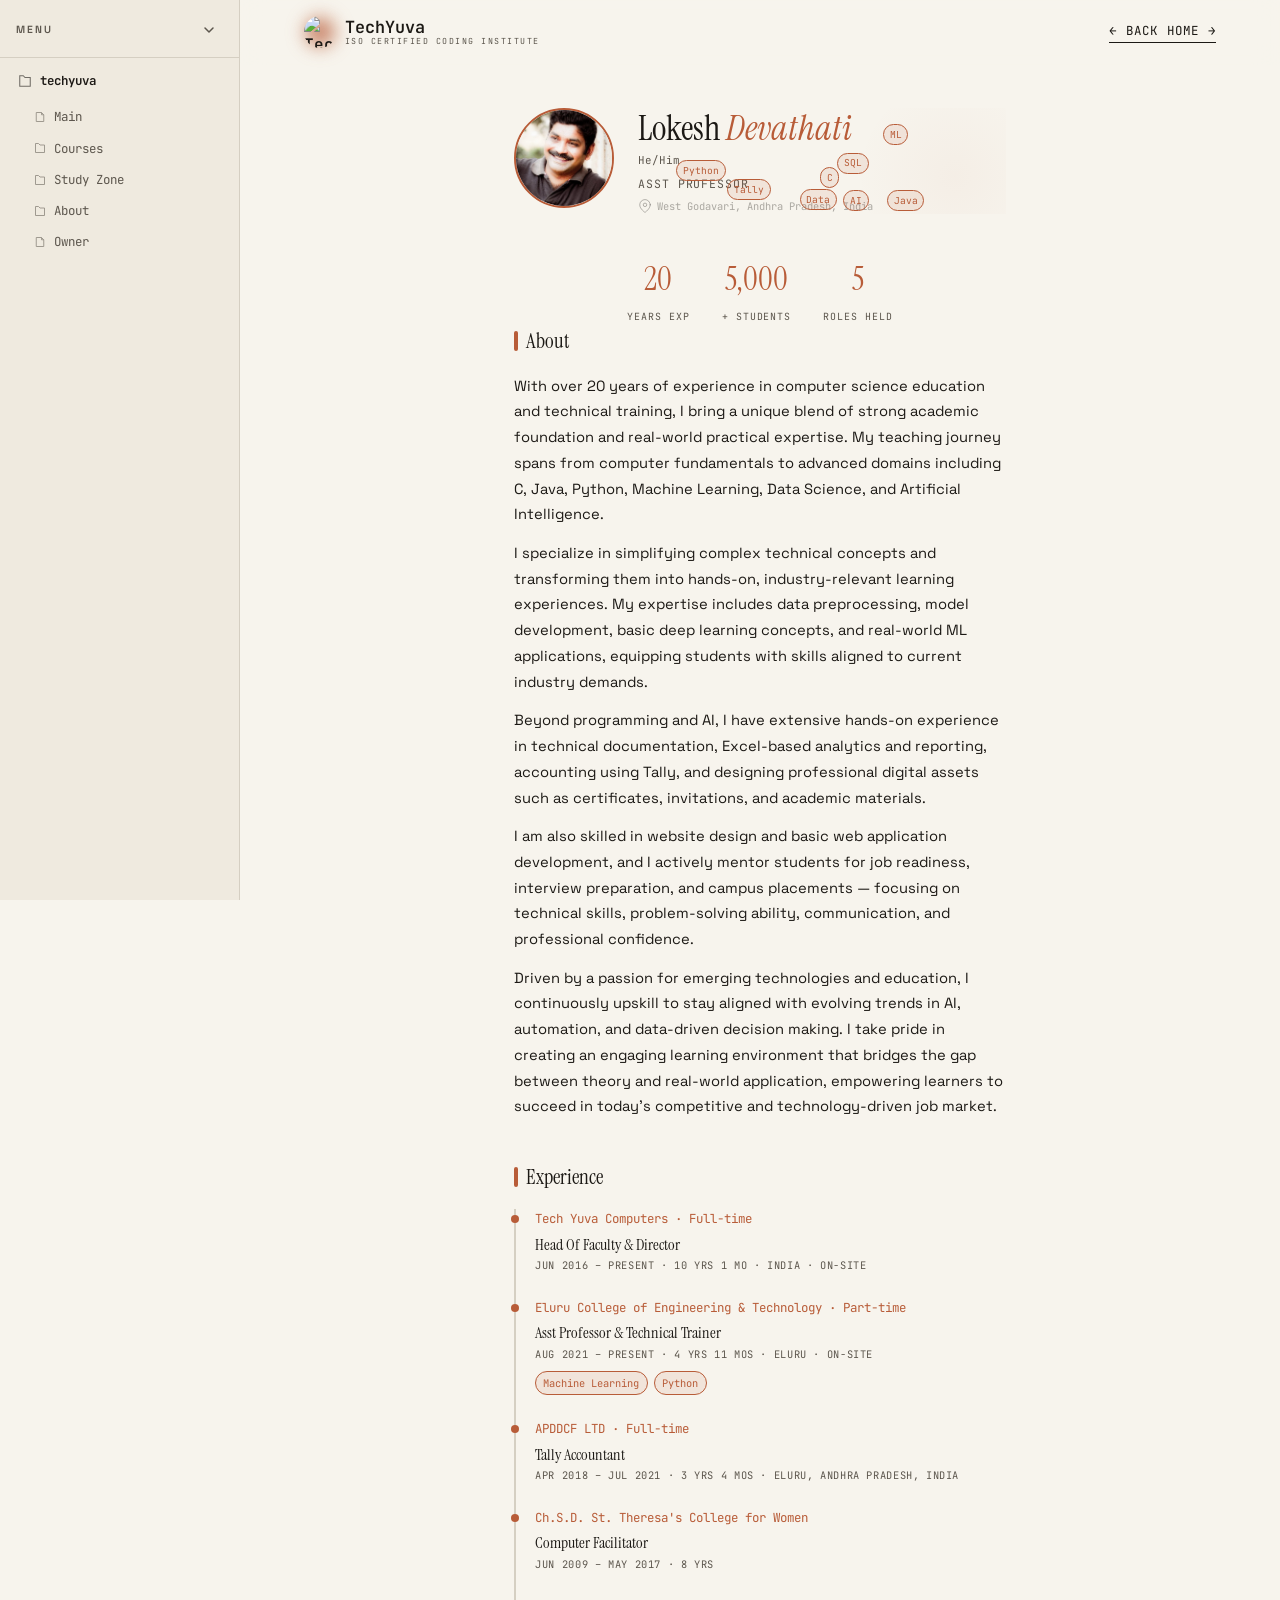
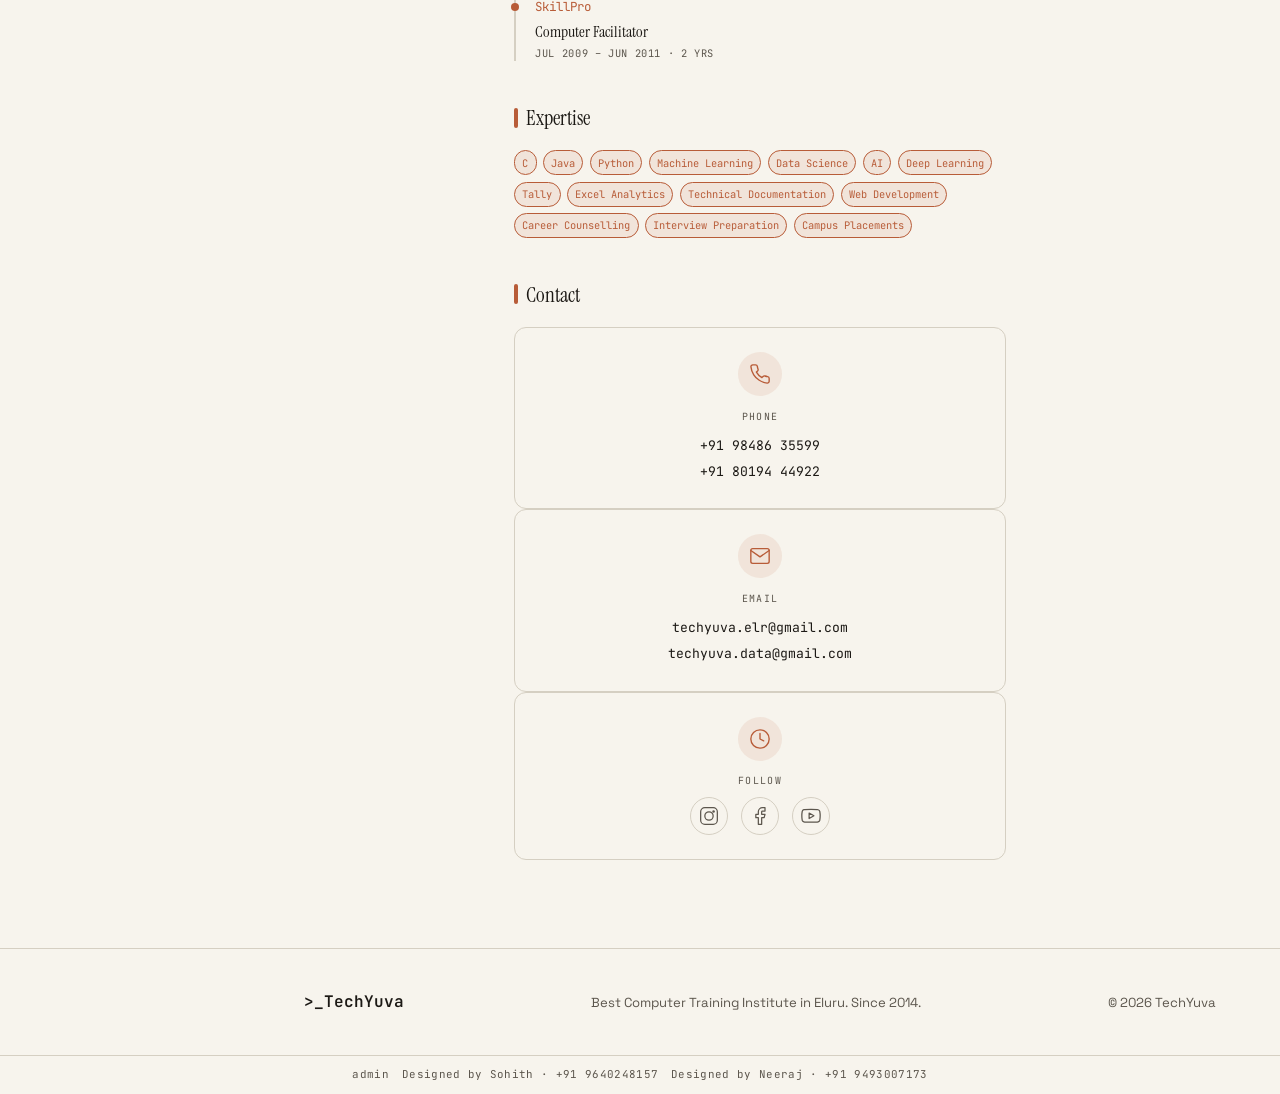
==== about.html @ 71b0788b "add photo, contact section, bottom nav About, script.js fix" ====
<!DOCTYPE html>
<html lang="en">
<head>
  <meta charset="UTF-8" />
  <meta name="viewport" content="width=device-width, initial-scale=1.0" />
  <meta name="theme-color" content="#b85c38" />
  <link rel="manifest" href="manifest.json" />
  <title>About — Lokesh Devathati | TechYuva</title>
  <link rel="preconnect" href="https://fonts.googleapis.com" />
  <link rel="preconnect" href="https://fonts.gstatic.com" crossorigin />
  <link href="https://fonts.googleapis.com/css2?family=Instrument+Serif:ital@0;1&family=Space+Grotesk:wght@300..700&family=JetBrains+Mono:wght@300;400;500;600&display=swap" rel="stylesheet" />
  <link rel="stylesheet" href="style.css" />
  <style>
    .about-page { padding: clamp(5rem, 12vh, 8rem) var(--pad) 3rem; padding-left: calc(var(--nav-edge) + var(--pad)); max-width: 860px; margin: 0 auto; }
    .about-hero { display: flex; gap: 1.5rem; align-items: flex-start; margin-bottom: 2.5rem; flex-wrap: wrap; }
    .about-avatar { width: 100px; height: 100px; border-radius: 50%; overflow: hidden; flex-shrink: 0; border: 2px solid var(--accent); position: relative; }
    .about-avatar img { width: 100%; height: 100%; object-fit: cover; }
    .about-avatar--placeholder { background: var(--accent-soft); display: grid; place-items: center; font-family: var(--font-display); font-size: 2.4rem; color: var(--accent); }
    .about-avatar::after { content:''; position:absolute; inset:-8px; border-radius:50%; border:1px solid var(--accent); opacity:.2; animation:avatarRing 3s ease-in-out infinite; }
    @keyframes avatarRing { 0%,100%{opacity:.15;transform:scale(1)} 50%{opacity:.4;transform:scale(1.08)} }

    .about-stats { display:flex; gap:2rem; flex-wrap:wrap; margin-top:1.5rem; justify-content:center; }
    .about-stat { text-align:center; }
    .about-stat__num { font-family:var(--font-display); font-size:2rem; color:var(--accent); font-weight:400; }
    .about-stat__label { font-family:var(--font-mono); font-size:.62rem; color:var(--ink-soft); text-transform:uppercase; letter-spacing:.1em; margin-top:.2rem; }

    @keyframes floatBadge { 0%,100%{transform:translateY(0) rotate(0)} 50%{transform:translateY(-8px) rotate(2deg)} }
    .about-float-badge { position:absolute; font-family:var(--font-mono); font-size:.6rem; padding:.2em .6em; border-radius:100px; background:var(--accent-soft); color:var(--accent); border:1px solid var(--accent); pointer-events:none; animation:floatBadge var(--dur,4s) ease-in-out infinite; animation-delay:var(--delay,0s); }
    .about-hero { position:relative; overflow:hidden; }
    .about-hero::before { content:''; position:absolute; top:-30%; right:-10%; width:200px; height:200px; background:radial-gradient(circle,var(--accent) 0%,transparent 70%); opacity:.04; border-radius:50%; pointer-events:none; }

    @media (max-width: 420px) {
      .about-hero::before { display:none; }
    }
    .about-hero__info h1 { font-family: var(--font-display); font-size: clamp(1.6rem, 4vw, 2.2rem); font-weight: 400; line-height: 1.15; color: var(--ink); }
    .about-hero__info h1 em { font-style: italic; color: var(--accent); }
    .about-hero__pronouns { font-family: var(--font-mono); font-size: .68rem; color: var(--ink-soft); margin-top: .2rem; }
    .about-hero__title { font-family: var(--font-mono); font-size: .72rem; color: var(--ink-soft); text-transform: uppercase; letter-spacing: .08em; margin-top: .4rem; line-height: 1.5; }
    .about-hero__location { font-family: var(--font-mono); font-size: .65rem; color: var(--ink-faint); margin-top: .3rem; display: flex; align-items: center; gap: .3rem; }
    .about-hero__location svg { width: 14px; height: 14px; }

    .about-section { margin-bottom: 2.5rem; }
    .about-section h2 { font-family: var(--font-display); font-size: 1.3rem; font-weight: 400; margin-bottom: 1rem; color: var(--ink); display: flex; align-items: center; gap: .5rem; }
    .about-section h2::before { content: ''; width: 4px; height: 20px; background: var(--accent); border-radius: 2px; }
    .about-section p { font-size: .92rem; line-height: 1.75; color: var(--ink); margin-bottom: .8rem; }

    .about-exp { border-left: 2px solid var(--line); padding-left: 1.2rem; }
    .about-exp__item { margin-bottom: 1.5rem; position: relative; }
    .about-exp__item::before { content: ''; position: absolute; left: calc(-1.2rem - 5px); top: 6px; width: 8px; height: 8px; border-radius: 50%; background: var(--accent); }
    .about-exp__role { font-family: var(--font-display); font-size: 1rem; font-weight: 400; color: var(--ink); }
    .about-exp__company { font-family: var(--font-mono); font-size: .78rem; color: var(--accent); margin-bottom: .15rem; }
    .about-exp__meta { font-family: var(--font-mono); font-size: .65rem; color: var(--ink-soft); text-transform: uppercase; letter-spacing: .06em; display: flex; gap: .5rem; flex-wrap: wrap; }

    .about-skills { display: flex; flex-wrap: wrap; gap: .4rem; }
    .about-skill { font-family: var(--font-mono); font-size: .65rem; padding: .3em .7em; border-radius: 100px; background: var(--accent-soft); color: var(--accent); border: 1px solid var(--accent); }

    @media (max-width: 900px) {
      .about-page { padding: 4.5rem 1rem 2rem; max-width: 100%; }
      .about-avatar { width: 80px; height: 80px; }
      .about-section p { font-size: .85rem; line-height: 1.65; }
      .about-stats { gap: 1.2rem; }
      .about-stat__num { font-size: 1.6rem; }
    }
    @media (max-width: 420px) {
      .about-hero { flex-direction: column; align-items: center; text-align: center; }
      .about-hero__info { text-align: center; }
      .about-hero__location { justify-content: center; }
      .about-avatar { width: 72px; height: 72px; }
      .about-exp { padding-left: .8rem; }
      .about-exp__item::before { left: calc(-.8rem - 4px); width: 6px; height: 6px; }
    }
  </style>
</head>
<body data-theme="paper">

  <header class="nav" id="nav">
    <button class="nav__expand" id="navExpand" aria-label="Show explorer">
      <svg width="14" height="14" viewBox="0 0 16 16" fill="none"><path d="M6 4l4 4-4 4" stroke="currentColor" stroke-width="1.5" stroke-linecap="round" stroke-linejoin="round"/></svg>
    </button>
    <div class="nav__explorer" id="navExplorer">
      <div class="nav__explorer-head">
        <span class="nav__explorer-title">MENU</span>
        <button class="nav__explorer-toggle" id="explorerToggle" aria-label="Toggle explorer">
          <svg width="16" height="16" viewBox="0 0 16 16" fill="none"><path d="M4 6l4 4 4-4" stroke="currentColor" stroke-width="1.5" stroke-linecap="round" stroke-linejoin="round"/></svg>
        </button>
      </div>
      <div class="nav__tree" id="navTree">
        <div class="nav__tree-item nav__tree-item--root">
          <svg width="14" height="14" viewBox="0 0 16 16" fill="none"><path d="M14 4H8L6 2H2v12h12V4z" stroke="currentColor" stroke-width="1.2"/></svg>
          <span>techyuva</span>
        </div>
        <div class="nav__tree-children">
          <a href="index.html" class="nav__tree-item" data-file="main">
            <svg width="12" height="12" viewBox="0 0 16 16" fill="none"><path d="M3 2h7l3 3v9H3V2z" stroke="currentColor" stroke-width="1.2"/><path d="M10 2v3h3" stroke="currentColor" stroke-width="1.2"/></svg>
            <span>Main</span>
          </a>
          <a href="menu.html" class="nav__tree-item" data-file="courses">
            <svg width="12" height="12" viewBox="0 0 16 16" fill="none"><path d="M14 4H8L6 2H2v12h12V4z" stroke="currentColor" stroke-width="1.2"/></svg>
            <span>Courses</span>
          </a>
          <a href="studyzone.html" class="nav__tree-item" data-file="study-zone">
            <svg width="12" height="12" viewBox="0 0 16 16" fill="none"><path d="M14 4H8L6 2H2v12h12V4z" stroke="currentColor" stroke-width="1.2"/></svg>
            <span>Study Zone</span>
          </a>
          <a href="about.html" class="nav__tree-item is-active" data-file="about">
            <svg width="12" height="12" viewBox="0 0 16 16" fill="none"><path d="M14 4H8L6 2H2v12h12V4z" stroke="currentColor" stroke-width="1.2"/></svg>
            <span>About</span>
          </a>
          <a href="owner.html" class="nav__tree-item" data-file="owner">
            <svg width="12" height="12" viewBox="0 0 16 16" fill="none"><path d="M3 2h7l3 3v9H3V2z" stroke="currentColor" stroke-width="1.2"/><path d="M10 2v3h3" stroke="currentColor" stroke-width="1.2"/></svg>
            <span>Owner</span>
          </a>
        </div>
      </div>
    </div>
    <div class="nav__bar">
      <a href="index.html#top" class="nav__logo">
        <span class="nav__logo-mark"><img src="Blue White Bold Playful Kids Clothing Logo.png" alt="TechYuva" /></span>
        <div class="nav__logo-text">
          <span class="nav__logo-name">TechYuva</span>
          <span class="nav__logo-sub">ISO Certified Coding Institute</span>
        </div>
      </a>
      <div class="nav__actions">
        <a href="index.html" class="link-arrow" style="font-size:.78rem;">← Back home</a>
      </div>
    </div>
  </header>

  <main class="about-page">

    <div class="about-hero reveal">
      <div class="about-avatar reveal"><img src="Screenshot 2026-06-29 082624.png" alt="Lokesh Devathati" /></div>
      <div class="about-hero__info">
        <h1>Lokesh <em>Devathati</em></h1>
        <p class="about-hero__pronouns">He/Him</p>
        <p class="about-hero__title" id="typewriter"></p>
        <p class="about-hero__location">
          <svg viewBox="0 0 24 24" fill="none"><path d="M21 10c0 7-9 13-9 13s-9-6-9-13a9 9 0 0118 0z" stroke="currentColor" stroke-width="1.5" stroke-linecap="round" stroke-linejoin="round"/><circle cx="12" cy="10" r="3" stroke="currentColor" stroke-width="1.5"/></svg>
          West Godavari, Andhra Pradesh, India
        </p>
      </div>
    </div>

    <div class="about-stats reveal">
      <div class="about-stat"><div class="about-stat__num" data-count="20">0</div><div class="about-stat__label">Years Exp</div></div>
      <div class="about-stat"><div class="about-stat__num" data-count="5000">0</div><div class="about-stat__label">+ Students</div></div>
      <div class="about-stat"><div class="about-stat__num" data-count="5">0</div><div class="about-stat__label">Roles Held</div></div>
    </div>

    <div class="about-section reveal">
      <h2>About</h2>
      <p>With over 20 years of experience in computer science education and technical training, I bring a unique blend of strong academic foundation and real-world practical expertise. My teaching journey spans from computer fundamentals to advanced domains including C, Java, Python, Machine Learning, Data Science, and Artificial Intelligence.</p>
      <p>I specialize in simplifying complex technical concepts and transforming them into hands-on, industry-relevant learning experiences. My expertise includes data preprocessing, model development, basic deep learning concepts, and real-world ML applications, equipping students with skills aligned to current industry demands.</p>
      <p>Beyond programming and AI, I have extensive hands-on experience in technical documentation, Excel-based analytics and reporting, accounting using Tally, and designing professional digital assets such as certificates, invitations, and academic materials.</p>
      <p>I am also skilled in website design and basic web application development, and I actively mentor students for job readiness, interview preparation, and campus placements — focusing on technical skills, problem-solving ability, communication, and professional confidence.</p>
      <p>Driven by a passion for emerging technologies and education, I continuously upskill to stay aligned with evolving trends in AI, automation, and data-driven decision making. I take pride in creating an engaging learning environment that bridges the gap between theory and real-world application, empowering learners to succeed in today's competitive and technology-driven job market.</p>
    </div>

    <div class="about-section reveal">
      <h2>Experience</h2>
      <div class="about-exp">
        <div class="about-exp__item">
          <div class="about-exp__company">Tech Yuva Computers · Full-time</div>
          <div class="about-exp__role">Head Of Faculty & Director</div>
          <div class="about-exp__meta">Jun 2016 – Present · 10 yrs 1 mo · India · On-site</div>
        </div>
        <div class="about-exp__item">
          <div class="about-exp__company">Eluru College of Engineering & Technology · Part-time</div>
          <div class="about-exp__role">Asst Professor & Technical Trainer</div>
          <div class="about-exp__meta">Aug 2021 – Present · 4 yrs 11 mos · Eluru · On-site</div>
          <div class="about-skills" style="margin-top:.5rem;">
            <span class="about-skill">Machine Learning</span>
            <span class="about-skill">Python</span>
          </div>
        </div>
        <div class="about-exp__item">
          <div class="about-exp__company">APDDCF LTD · Full-time</div>
          <div class="about-exp__role">Tally Accountant</div>
          <div class="about-exp__meta">Apr 2018 – Jul 2021 · 3 yrs 4 mos · Eluru, Andhra Pradesh, India</div>
        </div>
        <div class="about-exp__item">
          <div class="about-exp__company">Ch.S.D. St. Theresa's College for Women</div>
          <div class="about-exp__role">Computer Facilitator</div>
          <div class="about-exp__meta">Jun 2009 – May 2017 · 8 yrs</div>
        </div>
        <div class="about-exp__item">
          <div class="about-exp__company">SkillPro</div>
          <div class="about-exp__role">Computer Facilitator</div>
          <div class="about-exp__meta">Jul 2009 – Jun 2011 · 2 yrs</div>
        </div>
      </div>
    </div>

    <div class="about-section reveal">
      <h2>Expertise</h2>
      <div class="about-skills">
        <span class="about-skill">C</span>
        <span class="about-skill">Java</span>
        <span class="about-skill">Python</span>
        <span class="about-skill">Machine Learning</span>
        <span class="about-skill">Data Science</span>
        <span class="about-skill">AI</span>
        <span class="about-skill">Deep Learning</span>
        <span class="about-skill">Tally</span>
        <span class="about-skill">Excel Analytics</span>
        <span class="about-skill">Technical Documentation</span>
        <span class="about-skill">Web Development</span>
        <span class="about-skill">Career Counselling</span>
        <span class="about-skill">Interview Preparation</span>
        <span class="about-skill">Campus Placements</span>
      </div>
    </div>

    <div class="about-section reveal">
      <h2>Contact</h2>
      <div class="contact-grid" style="padding:0;max-width:100%;">
        <div class="contact-card">
          <div class="contact-card__icon">
            <svg width="22" height="22" viewBox="0 0 24 24" fill="none"><path d="M22 16.92v3a2 2 0 01-2.18 2 19.79 19.79 0 01-8.63-3.07 19.5 19.5 0 01-6-6 19.79 19.79 0 01-3.07-8.67A2 2 0 014.11 2h3a2 2 0 012 1.72c.127.96.361 1.903.7 2.81a2 2 0 01-.45 2.11L8.09 9.91a16 16 0 006 6l1.27-1.27a2 2 0 012.11-.45c.907.339 1.85.573 2.81.7A2 2 0 0122 16.92z" stroke="currentColor" stroke-width="1.5" stroke-linecap="round" stroke-linejoin="round"/></svg>
          </div>
          <div class="contact-card__label">Phone</div>
          <a href="tel:+919848635599" class="contact-card__value">+91 98486 35599</a>
          <a href="tel:+918019444922" class="contact-card__value">+91 80194 44922</a>
        </div>
        <div class="contact-card">
          <div class="contact-card__icon">
            <svg width="22" height="22" viewBox="0 0 24 24" fill="none"><path d="M4 4h16c1.1 0 2 .9 2 2v12c0 1.1-.9 2-2 2H4c-1.1 0-2-.9-2-2V6c0-1.1.9-2 2-2z" stroke="currentColor" stroke-width="1.5" stroke-linecap="round" stroke-linejoin="round"/><path d="M22 6l-10 7L2 6" stroke="currentColor" stroke-width="1.5" stroke-linecap="round" stroke-linejoin="round"/></svg>
          </div>
          <div class="contact-card__label">Email</div>
          <a href="mailto:techyuva.elr@gmail.com" class="contact-card__value">techyuva.elr@gmail.com</a>
          <a href="mailto:techyuva.data@gmail.com" class="contact-card__value">techyuva.data@gmail.com</a>
        </div>
        <div class="contact-card">
          <div class="contact-card__icon">
            <svg width="22" height="22" viewBox="0 0 24 24" fill="none"><circle cx="12" cy="12" r="10" stroke="currentColor" stroke-width="1.5"/><path d="M12 6v6l4 2" stroke="currentColor" stroke-width="1.5" stroke-linecap="round" stroke-linejoin="round"/></svg>
          </div>
          <div class="contact-card__label">Follow</div>
          <div class="contact-card__socials">
            <a href="https://www.instagram.com/techyuvacomputers?igsh=MXB2eXZieWF6cmN2Zg==" target="_blank" rel="noopener" class="social-link" aria-label="Instagram">
              <svg width="20" height="20" viewBox="0 0 24 24" fill="none"><rect x="2" y="2" width="20" height="20" rx="5" stroke="currentColor" stroke-width="1.5"/><circle cx="12" cy="12" r="5" stroke="currentColor" stroke-width="1.5"/><circle cx="17.5" cy="6.5" r="1.5" fill="currentColor"/></svg>
            </a>
            <a href="https://www.facebook.com/share/15zRpTsuUCV/" target="_blank" rel="noopener" class="social-link" aria-label="Facebook">
              <svg width="20" height="20" viewBox="0 0 24 24" fill="none"><path d="M18 2h-3a5 5 0 00-5 5v3H7v4h3v8h4v-8h3l1-4h-4V7a1 1 0 011-1h3V2z" stroke="currentColor" stroke-width="1.5" stroke-linecap="round" stroke-linejoin="round"/></svg>
            </a>
            <a href="https://youtube.com/@techyuva1806?si=Evv2nVUjAR8GO-yJ" target="_blank" rel="noopener" class="social-link" aria-label="YouTube">
              <svg width="20" height="20" viewBox="0 0 24 24" fill="none"><path d="M22.54 6.42a2.78 2.78 0 00-1.94-1.94C18.88 4 12 4 12 4s-6.88 0-8.6.46a2.78 2.78 0 00-1.94 1.94A29.94 29.94 0 001 11.75a29.94 29.94 0 00.46 5.33A2.78 2.78 0 003.4 19c1.72.46 8.6.46 8.6.46s6.88 0 8.6-.46a2.78 2.78 0 001.94-1.94 29.94 29.94 0 00.46-5.25 29.94 29.94 0 00-.46-5.39z" stroke="currentColor" stroke-width="1.5" stroke-linecap="round" stroke-linejoin="round"/><path d="M9.75 15.02l5.75-3.27-5.75-3.27v6.54z" stroke="currentColor" stroke-width="1.5" stroke-linecap="round" stroke-linejoin="round"/></svg>
            </a>
          </div>
        </div>
      </div>
    </div>

  </main>

  <footer class="footer">
    <span class="footer__logo">>_TechYuva</span>
    <p>Best Computer Training Institute in Eluru. Since 2014.</p>
    <span class="footer__year">&copy; 2026 TechYuva</span>
  </footer>

  <div class="footer-credits">
    <a href="owner.html">admin</a>
    <span>Designed by Sohith · +91 9640248157</span>
    <span>Designed by Neeraj · +91 9493007173</span>
  </div>

  <nav class="bottom-nav">
    <a href="index.html" class="bottom-nav__item">
      <svg width="20" height="20" viewBox="0 0 24 24" fill="none"><path d="M3 9l9-7 9 7v11a2 2 0 01-2 2H5a2 2 0 01-2-2z" stroke="currentColor" stroke-width="1.6" stroke-linecap="round" stroke-linejoin="round"/><path d="M9 22V12h6v10" stroke="currentColor" stroke-width="1.6" stroke-linecap="round" stroke-linejoin="round"/></svg>
      <span>Home</span>
    </a>
    <a href="menu.html" class="bottom-nav__item">
      <svg width="20" height="20" viewBox="0 0 24 24" fill="none"><path d="M4 19.5A2.5 2.5 0 016.5 17H20" stroke="currentColor" stroke-width="1.6" stroke-linecap="round"/><path d="M6.5 2H20v20H6.5A2.5 2.5 0 014 19.5v-15A2.5 2.5 0 016.5 2z" stroke="currentColor" stroke-width="1.6" stroke-linecap="round" stroke-linejoin="round"/></svg>
      <span>Courses</span>
    </a>
    <a href="studyzone.html" class="bottom-nav__item">
      <svg width="20" height="20" viewBox="0 0 24 24" fill="none"><path d="M22 10v6M2 10l10-5 10 5-10 5-10-5z" stroke="currentColor" stroke-width="1.6" stroke-linecap="round" stroke-linejoin="round"/><path d="M6 12v5c0 1.1 2.7 2 6 2s6-.9 6-2v-5" stroke="currentColor" stroke-width="1.6" stroke-linecap="round" stroke-linejoin="round"/></svg>
      <span>Study</span>
    </a>
    <a href="about.html" class="bottom-nav__item is-active">
      <svg width="20" height="20" viewBox="0 0 24 24" fill="none"><circle cx="12" cy="12" r="10" stroke="currentColor" stroke-width="1.5"/><path d="M12 6v6l4 2" stroke="currentColor" stroke-width="1.5" stroke-linecap="round" stroke-linejoin="round"/></svg>
      <span>About</span>
    </a>
    <div class="bottom-nav__liquid"></div>
  </nav>

  <script src="script.js"></script>
  <script>
    /* typewriter */
    var roles = ['Asst Professor','IT Trainer','Freelancer','Career Counsellor','Developer','Designer'];
    var tw = document.getElementById('typewriter'), ri = 0, ci = 0, typing = '';
    function typeRole(){
      if (!tw) return;
      var role = roles[ri];
      if (ci < role.length) { typing += role[ci]; tw.textContent = typing; ci++; setTimeout(typeRole, 80); }
      else { setTimeout(function(){ ci=0; typing=''; ri=(ri+1)%roles.length; setTimeout(typeRole, 400); }, 2000); }
    }
    typeRole();

    /* floating badges */
    var hero = document.querySelector('.about-hero');
    var tags = ['Python','ML','AI','Java','Tally','C','Data','SQL'];
    if (hero) { for (var i=0;i<tags.length;i++) { (function(tag,idx){ setTimeout(function(){ var b = document.createElement('span'); b.className='about-float-badge'; b.textContent=tag; b.style.setProperty('--dur',(3+Math.random()*4)+'s'); b.style.setProperty('--delay',(Math.random()*2)+'s'); b.style.left=(10+Math.random()*75)+'%'; b.style.top=(10+Math.random()*70)+'%'; hero.appendChild(b); },idx*200); })(tags[i],i); } }

    /* animated counters */
    (function(){
      var stats = document.querySelectorAll('.about-stat__num[data-count]');
      if (!stats.length) return;
      var observer = new IntersectionObserver(function(entries){
        entries.forEach(function(e){
          if (!e.isIntersecting) return;
          var el = e.target, target = parseInt(el.getAttribute('data-count'));
          var current = 0, step = Math.ceil(target / 40);
          var timer = setInterval(function(){
            current += step; if (current >= target) { current = target; clearInterval(timer); }
            el.textContent = target>100 ? (current + '+') : current;
          }, 30);
          observer.unobserve(el);
        });
      }, {threshold:.3});
      stats.forEach(function(s){ observer.observe(s); });
    })();
  </script>

</body>
</html>
---- style.css ----
/* ============================================================
   TECHYUVA v2 — style.css
   Paper Terminal · ASCII Fluid · Gravity Sling · File Explorer
   ============================================================ */

/* ---------- Reset & tokens ---------- */
*, *::before, *::after { box-sizing: border-box; margin: 0; padding: 0; }

/* Ensure the [hidden] attribute always wins over any author `display` rule.
   Several overlays (.thinking, .quiz, .cmd-palette) set display:flex, which
   otherwise overrides the browser default and keeps them visible. */
[hidden] { display: none !important; }

:root {
  --paper:   #f7f4ed;
  --paper-2: #efeadf;
  --paper-3: #e8e3d6;
  --ink:     #1c1915;
  --ink-soft:#5c564d;
  --ink-faint: rgba(28,25,21,0.35);
  --line:    #d5cfc2;
  --line-soft: rgba(213,207,194,0.5);
  --accent:  #b85c38;
  --accent-soft: rgba(184,92,56,0.1);
  --accent-glow: rgba(184,92,56,0.15);
  --java:    #b85c38;
  --cpp:     #4a7c59;
  --python:  #8b4513;
  --good:    #4a7c59;
  --bad:     #a03030;
  --dark:    #1c1915;
  --dark-ink:#f7f4ed;

  --font-display: "Instrument Serif", Georgia, serif;
  --font-body: "Space Grotesk", system-ui, sans-serif;
  --font-mono: "JetBrains Mono", "SF Mono", monospace;

  --ease: cubic-bezier(.65, 0, .15, 1);
  --ease-out: cubic-bezier(.16, 1, .3, 1);
  --ease-spring: cubic-bezier(.34, 1.56, .64, 1);

  --pad: clamp(1.25rem, 5vw, 5rem);
  --nav-w: 240px;
  /* Effective left edge of the content area. Starts at the full explorer
     width; collapses to a slim rail when the explorer is toggled off.
     Everything (bar, hero, sections, footer) reads this single value. */
  --nav-edge: 240px;
}
.nav.is-collapsed { --nav-edge: 48px; }

html { scroll-behavior: smooth; }

body {
  background: var(--paper);
  color: var(--ink);
  font-family: var(--font-body);
  font-weight: 400;
  line-height: 1.6;
  overflow-x: hidden;
  -webkit-font-smoothing: antialiased;
  cursor: auto;
}

body.quiz-open { overflow: hidden; }

::selection { background: var(--accent); color: var(--paper); }

img, svg { display: block; }
a { color: inherit; text-decoration: none; }
button { font: inherit; color: inherit; background: none; border: 0; cursor: pointer; }
em { font-style: italic; }
kbd {
  font-family: var(--font-mono);
  border: 1px solid var(--line);
  border-bottom-width: 2px;
  border-radius: 4px;
  padding: .05em .45em;
  font-size: .8em;
  background: var(--paper-2);
  color: var(--ink-soft);
}

/* ============================================================
   SCROLL PROGRESS BAR
   ============================================================ */
.scroll-progress {
  position: fixed; top: 0; left: 0; right: 0;
  height: 2px; z-index: 1001;
  background: transparent;
  pointer-events: none;
}
.scroll-progress span {
  display: block; height: 100%;
  width: 0%;
  background: var(--accent);
  box-shadow: 0 0 8px rgba(184, 92, 56, .4);
  transition: width .1s linear;
}

/* ============================================================
   ASCII FLUID BACKGROUND
   ============================================================ */
.ascii-fluid {
  position: fixed; inset: 0;
  z-index: 0;
  pointer-events: none;
  opacity: .08;
}

/* ============================================================
   GRAIN OVERLAY
   ============================================================ */
.grain {
  position: fixed; inset: -100%;
  z-index: 998; pointer-events: none;
  opacity: .04;
  background-image: url("data:image/svg+xml,%3Csvg xmlns='http://www.w3.org/2000/svg' width='300' height='300'%3E%3Cfilter id='n'%3E%3CfeTurbulence type='fractalNoise' baseFrequency='0.85' numOctaves='2' stitchTiles='stitch'/%3E%3C/filter%3E%3Crect width='100%25' height='100%25' filter='url(%23n)'/%3E%3C/svg%3E");
  animation: grain 8s steps(10) infinite;
}
@keyframes grain {
  0%, 100% { transform: translate(0, 0); }
  10% { transform: translate(-5%, -10%); }
  30% { transform: translate(3%, -15%); }
  50% { transform: translate(12%, 9%); }
  70% { transform: translate(9%, 4%); }
  90% { transform: translate(-1%, 7%); }
}

/* ============================================================
   CURSOR
   ============================================================ */
.cursor, .cursor-dot {
  position: fixed; top: 0; left: 0;
  pointer-events: none; z-index: 9999;
  border-radius: 50%;
  transform: translate(-50%, -50%);
  display: none !important;
}
.cursor {
  width: 32px; height: 32px;
  border: 1px solid var(--ink);
  opacity: .35;
  transition: width .35s var(--ease-out), height .35s var(--ease-out),
              opacity .3s, background-color .3s, border-color .3s;
}
.cursor-dot {
  width: 4px; height: 4px;
  background: var(--accent);
}
.cursor.is-hover {
  width: 56px; height: 56px;
  background: var(--accent-soft);
  border-color: var(--accent);
  opacity: .6;
}
.cursor.is-down { width: 22px; height: 22px; }

@media (hover: none), (pointer: coarse) {
  .cursor, .cursor-dot { display: none; }
}

/* ============================================================
   FILE EXPLORER NAVIGATION
   ============================================================ */
.nav {
  position: fixed; top: 0; left: 0; bottom: 0; z-index: 100;
  display: flex; flex-direction: column;
  width: var(--nav-w);
  background: var(--paper-2);
  border-right: 1px solid var(--line);
  transition: transform .5s var(--ease), width .5s var(--ease);
}
.nav.is-collapsed { width: var(--nav-edge); }
.nav.is-collapsed .nav__explorer { opacity: 0; pointer-events: none; }

/* Slim rail handle shown only when the explorer is collapsed.
   Sits in the 48px rail so it's always clickable to re-expand. */
.nav__expand {
  position: absolute;
  top: .85rem; left: .5rem;
  width: 36px; height: 36px;
  display: none;
  place-items: center;
  border-radius: 6px;
  color: var(--ink-soft);
  border: 1px solid var(--line);
  background: var(--paper);
  z-index: 5;
  transition: background .2s, color .2s, border-color .2s;
}
.nav__expand:hover { background: var(--accent-soft); color: var(--accent); border-color: var(--accent); }
.nav.is-collapsed .nav__expand { display: grid; }

.nav__explorer {
  flex: 1;
  display: flex; flex-direction: column;
  padding: 1rem 0;
  overflow-y: auto;
  transition: opacity .3s;
}
.nav__explorer-head {
  display: flex; align-items: center; justify-content: space-between;
  padding: 0 1rem .8rem;
  border-bottom: 1px solid var(--line);
  margin-bottom: .5rem;
}
.nav__explorer-title {
  font-size: .65rem; text-transform: uppercase;
  letter-spacing: .2em; color: var(--ink-soft);
  font-weight: 600;
}
.nav__explorer-toggle {
  width: 28px; height: 28px;
  display: grid; place-items: center;
  border-radius: 6px;
  color: var(--ink-soft);
  transition: background .2s, color .2s;
}
.nav__explorer-toggle:hover { background: var(--line-soft); color: var(--ink); }

.nav__tree { padding: 0 .5rem; }
.nav__tree-item {
  display: flex; align-items: center; gap: .5rem;
  padding: .35rem .6rem;
  border-radius: 6px;
  font-family: var(--font-mono);
  font-size: .78rem;
  color: var(--ink-soft);
  transition: background .2s, color .2s;
  white-space: nowrap;
}
.nav__tree-item:hover { background: var(--line-soft); color: var(--ink); }
.nav__tree-item.is-active {
  background: var(--accent-soft);
  color: var(--accent);
}
.nav__tree-item svg { flex-shrink: 0; opacity: .6; }
.nav__tree-item.is-active svg { opacity: 1; }

.nav__tree-item--root { font-weight: 600; color: var(--ink); margin-bottom: .3rem; }
.nav__tree-item--folder { cursor: pointer; }
.nav__tree-item--folder:hover { background: var(--line-soft); }

.nav__tree-children { padding-left: 1rem; }
.nav__tree-children.is-collapsed { display: none; }

.nav__tree-folder { margin: .1rem 0; }

.nav__bar {
  position: fixed; top: 0; left: var(--nav-edge); right: 0;
  display: flex; align-items: center; justify-content: space-between;
  gap: 1rem;
  padding: 1rem var(--pad);
  backdrop-filter: blur(12px);
  -webkit-backdrop-filter: blur(12px);
  background: color-mix(in srgb, var(--paper) 80%, transparent);
  border-bottom: 1px solid transparent;
  z-index: 99;
  transition: left .5s var(--ease), border-color .4s;
}

.nav__logo {
  font-family: var(--font-mono);
  font-weight: 600;
  display: flex; align-items: center; gap: .55rem;
  text-decoration: none;
}
.nav__logo-text {
  display: flex;
  flex-direction: column;
  line-height: 1.15;
}
.nav__logo-name {
  font-size: 1.05rem;
  color: var(--ink);
}
.nav__logo-sub {
  font-size: .52rem;
  font-weight: 400;
  color: var(--ink-soft);
  text-transform: uppercase;
  letter-spacing: .18em;
  white-space: nowrap;
}
.nav__logo-mark {
  position: relative;
  width: 32px; height: 32px;
  flex-shrink: 0;
}
.nav__logo-mark::before {
  content: '';
  position: absolute;
  inset: -6px;
  border-radius: 50%;
  background: radial-gradient(circle, var(--accent) 0%, transparent 70%);
  filter: blur(8px);
  animation: logoGlow 3s ease-in-out infinite;
  z-index: -1;
}
@keyframes logoGlow {
  0%, 100% { opacity: .55; transform: scale(1); }
  50% { opacity: 1; transform: scale(1.18); }
}
.nav__logo-mark img {
  width: 100%; height: 100%;
  border-radius: 50%;
  object-fit: cover;
  display: block;
}

.nav__actions { display: flex; align-items: center; gap: 1rem; }
.nav__cmd {
  position: relative;
  display: flex; align-items: center; justify-content: center;
  width: 34px; height: 34px;
  border: 1px solid var(--accent);
  border-radius: 50%;
  background: transparent;
  color: var(--accent);
  cursor: pointer;
  box-shadow: 0 0 10px -4px var(--accent);
}

@media (max-width: 900px) {
  :root { --nav-edge: 0; --pad: 1rem; }
  .nav { position: fixed; left: calc(-1 * var(--nav-w)); width: var(--nav-w); height: 100%; z-index: 1000; transition: left .35s var(--ease-out); }
  .nav.is-open { left: 0; }
  .nav__bar { left: 0 !important; position: fixed; top: 0; width: 100vw; z-index: 999; padding: .5rem 1rem; }
  html { overflow-x: hidden; }

  /* ─── Hero ─── */
  .hero { padding: 5rem 1rem 2rem; min-height: auto; position: relative; overflow: hidden; }
  .hero::before {
    content: ''; position: absolute; top: -40%; left: -20%;
    width: 140%; height: 100%;
    background: radial-gradient(ellipse at 50% 30%, var(--accent) 0%, transparent 60%);
    opacity: .08; pointer-events: none;
    animation: heroBlob 8s ease-in-out infinite;
  }
  @keyframes heroBlob {
    0%,100% { transform: translateY(0) scale(1); }
    50% { transform: translateY(-5%) scale(1.08); }
  }
  .hero__content { max-width: 100%; position: relative; z-index: 1; }
  .hero__eyebrow { font-size: .65rem; margin-bottom: .8rem; letter-spacing: .12em; justify-content: center; }
  .hero__title { font-size: clamp(1.8rem, 10vw, 2.6rem); line-height: 1.08; }
  .line > span { transform-origin: center top; }
  .hero__bottom { flex-direction: column; align-items: center; gap: .6rem; margin-top: 1rem; }
  .hero__copy { max-width: 100%; font-size: .82rem; line-height: 1.5; text-align: center; }
  .hero__actions { justify-content: center; gap: .8rem; }
  .hero__actions .btn { font-size: .75rem; padding: .6rem 1.2rem; }
  .hero__stats { justify-content: center; gap: 1.2rem; margin-top: 1.2rem; padding-top: 1rem; }
  .stat__num { font-size: 1.4rem; }
  .stat p { font-size: .6rem; }

  /* ─── Sections ─── */
  .section { padding: 2rem 1rem; }
  .section--dark { padding: 2rem 1rem; }
  .section__head { margin-bottom: 1.2rem; max-width: 100%; }
  .section__index { font-size: .65rem; margin-bottom: .3rem; }
  .section__title { font-size: 1.35rem; line-height: 1.15; text-align: center; }
  .section__sub { font-size: .75rem; margin-top: .4rem; text-align: center; max-width: 100%; }

  /* ─── Courses Grid ─── */
  .courses { grid-template-columns: 1fr; gap: .8rem; padding: 0; }
  .course__content { padding: 1rem 1rem; }
  .course__head { margin-bottom: .4rem; }
  .course__index { font-size: .75rem; }
  .course__lang { font-size: .65rem; }
  .course__badge { font-size: .58rem; }
  .course__name { font-size: 1.05rem; line-height: 1.15; }
  .course__desc { font-size: .74rem; overflow: hidden; display: -webkit-box; -webkit-line-clamp: 2; -webkit-box-orient: vertical; }
  .course__batches { margin-top: .4rem; }
  .course__batch-tag { font-size: .58rem; padding: .15em .5em; }
  .course__foot { margin-top: .7rem; flex-direction: column; gap: .5rem; align-items: flex-start; }
  .course__duration { font-size: .65rem; }
  .course__cta { font-size: .7rem; padding: .5rem 1rem; }

  /* ─── Schedule Table ─── */
  .schedule-wrap { border-radius: 10px; margin: 0; }
  .schedule-wrap table { font-size: .66rem; }
  .schedule-wrap th { padding: .55rem .6rem; font-size: .58rem; letter-spacing: .06em; }
  .schedule-wrap td { padding: .5rem .6rem; font-size: .66rem; }
  .schedule-wrap td br { display: none; }
  .schedule-wrap td span { display: inline; }

  /* ─── Study Zone ─── */
  .sz-update-card { padding: .75rem .9rem; border-radius: 10px; }
  .sz-update__title { font-size: .82rem; }
  .sz-update__desc { font-size: .68rem; -webkit-line-clamp: 2; }
  .sz-update__tags { gap: .25rem; margin-top: .2rem; }
  .sz-tag { font-size: .54rem; padding: .1em .45em; }
  .sz-update__date { font-size: .56rem; }
  .sz-update__body { gap: .2rem; }

  /* ─── YouTube ─── */
  .yt-channel-card { padding: .75rem .85rem; border-radius: 10px; gap: .6rem; }
  .yt-channel-card__icon { width: 34px; height: 34px; }
  .yt-channel-card__name { font-size: .9rem; }
  .yt-channel-card__sub { font-size: .56rem; }
  .yt-channel-card .btn { font-size: .65rem; padding: .4rem .75rem; margin-left: 0; }
  .yt-videos { grid-template-columns: 1fr; gap: .5rem; }
  .yt-video-card { padding: .6rem .75rem; gap: .6rem; }
  .yt-video-card__thumb { width: 40px; height: 26px; }
  .yt-video-card__title { font-size: .68rem; }
  .yt-video-card__meta { font-size: .56rem; }

  /* ─── Location ─── */
  .location-row { grid-template-columns: 1fr; }
  .location-row__map { min-height: 200px; border-radius: 10px; }

  /* ─── Contact ─── */
  .contact-grid { grid-template-columns: 1fr; gap: .6rem; padding: 0; }
  .contact-card { padding: 1rem .9rem; border-radius: 10px; }
  .contact-card__icon { width: 36px; height: 36px; margin-bottom: .5rem; }
  .contact-card__label { font-size: .58rem; }
  .contact-card__value { font-size: .74rem; }
  .contact-card__socials { gap: .6rem; }
  .social-link { width: 34px; height: 34px; }
  .ratings-row { font-size: .68rem; padding: .6rem .9rem; }

  /* ─── Footer ─── */
  .footer { flex-direction: column; text-align: center; gap: .3rem; padding: 1.2rem 1rem; font-size: .7rem; }
  .footer__logo { font-size: .85rem; }
  .footer-credits { font-size: .58rem; padding: .45rem 1rem; text-align: center; }

  /* ─── WhatsApp ─── */
  #waFloat { bottom: 80px !important; right: 1rem; width: 44px !important; height: 44px !important; z-index: 999 !important; }
  #waFloat svg { width: 18px; height: 18px; }
  #helpBtn { bottom: 135px !important; right: 1rem; width: 44px; height: 44px; z-index: 999; }

  /* ─── Nav ─── */
  .nav__expand { width: 36px; height: 36px; }
  .nav__logo-name { font-size: .88rem; }
  .nav__logo-sub { display: none; }
  .nav__logo-mark { width: 26px; height: 26px; }
  .nav__cmd { width: 30px; height: 30px; }
  .nav__cmd svg { width: 14px; height: 14px; }

  /* ─── Quiz ─── */
  .quiz { padding: 1rem; border-radius: 12px; }
  .quiz__question { font-size: 1rem; }
  .quiz__options { gap: .5rem; }
  .quiz__option { padding: .75rem .9rem; font-size: .8rem; }

  /* ─── Results ─── */
  .results__grid { grid-template-columns: 1fr 1fr; }
  .card--score { grid-column: span 2; }

  /* ─── Empty states ─── */
  .empty-state { padding: 1.5rem .5rem; }

  /* ─── Skeleton ─── */
  .skeleton--card { height: 60px; }
  @keyframes shimmer { 0% { background-position: -200% 0; } 100% { background-position: 200% 0; } }

  /* ─── General overflows ─── */
  .owner-page, .course-page { padding-left: 1rem !important; padding-right: 1rem !important; }
}

/* ============================================================
   COMMAND PALETTE
   ============================================================ */
.cmd-palette {
  position: fixed; inset: 0; z-index: 2000;
  display: flex; align-items: flex-start; justify-content: center;
  padding-top: 15vh;
}
.cmd-palette__backdrop {
  position: absolute; inset: 0;
  background: rgba(28,25,21,.25);
  backdrop-filter: blur(4px);
}
.cmd-palette__modal {
  position: relative;
  width: min(560px, 90vw);
  background: var(--paper);
  border: 1px solid var(--line);
  border-radius: 14px;
  box-shadow: 0 40px 80px -20px rgba(28,25,21,.2);
  overflow: hidden;
  animation: palette-in .3s var(--ease-out);
}
@keyframes palette-in {
  from { opacity: 0; transform: translateY(-10px) scale(.98); }
  to { opacity: 1; transform: none; }
}
.cmd-palette__input-wrap {
  display: flex; align-items: center; gap: .6rem;
  padding: 1rem 1.2rem;
  border-bottom: 1px solid var(--line);
}
.cmd-palette__prompt {
  font-family: var(--font-mono);
  font-size: 1rem; color: var(--accent);
  font-weight: 600;
}
.cmd-palette__input {
  flex: 1;
  font: inherit; font-family: var(--font-mono);
  font-size: .95rem;
  border: none; background: none;
  color: var(--ink);
  outline: none;
}
.cmd-palette__input::placeholder { color: var(--ink-faint); }
.cmd-palette__results { max-height: 320px; overflow-y: auto; }
.cmd-palette__result {
  display: flex; align-items: center; gap: .8rem;
  padding: .7rem 1.2rem;
  font-family: var(--font-mono);
  font-size: .85rem;
  color: var(--ink-soft);
  cursor: pointer;
  transition: background .15s;
}
.cmd-palette__result:hover,
.cmd-palette__result.is-selected {
  background: var(--accent-soft);
  color: var(--ink);
}
.cmd-palette__result kbd {
  margin-left: auto;
  font-size: .7rem;
  opacity: .5;
}

/* ============================================================
   BUTTONS & LINKS
   ============================================================ */
.btn {
  display: inline-flex; align-items: center; gap: .7rem;
  padding: .85rem 1.8rem;
  border: 1px solid var(--ink);
  border-radius: 100px;
  font-size: .85rem; font-weight: 500;
  text-transform: uppercase; letter-spacing: .1em;
  position: relative; overflow: hidden;
  isolation: isolate;
  transition: color .4s var(--ease), border-color .4s;
  font-family: var(--font-mono);
}
.btn::before {
  content: ""; position: absolute; inset: 0; z-index: -1;
  background: var(--ink);
  transform: translateY(101%); border-radius: 50% 50% 0 0;
  transition: transform .5s var(--ease), border-radius .5s var(--ease);
}
.btn:hover { color: var(--paper); }
.btn:hover::before { transform: translateY(0); border-radius: 0; }

.btn svg { width: 1.1em; height: 1.1em; transition: transform .4s var(--ease); }
.btn:hover svg { transform: translateX(4px); }

.btn--primary { background: var(--accent); border-color: var(--accent); color: var(--paper); }
.btn--primary::before { background: var(--ink); }
.btn--small { padding: .55rem 1.1rem; font-size: .72rem; }
.btn--big { padding: 1.1rem 2.8rem; font-size: .9rem; }
.btn--full { width: 100%; justify-content: center; }

.btn__text {
  font-family: var(--font-mono);
  letter-spacing: 0;
  text-transform: none;
}

.link-arrow {
  font-size: .85rem; text-transform: uppercase; letter-spacing: .1em;
  display: inline-flex; align-items: center; gap: .5rem;
  position: relative; padding-bottom: 3px;
  background: none; border: 0;
  font-family: var(--font-mono);
}
.link-arrow::before {
  content: ""; position: absolute; left: 0; bottom: 0;
  width: 100%; height: 1px; background: currentColor;
  transform: scaleX(1); transform-origin: left;
  transition: transform .4s var(--ease);
}
.link-arrow:hover::before { transform: scaleX(0); transform-origin: right; }
.link-arrow::after { content: "→"; transition: transform .4s var(--ease); }
.link-arrow:hover::after { transform: translateX(5px); }

/* ============================================================
   HERO
   ============================================================ */
.hero {
  min-height: 100svh;
  display: flex;
  flex-direction: column;
  align-items: center;
  justify-content: center;
  text-align: center;
  padding: clamp(7rem, 14vh, 9rem) var(--pad) 5rem;
  padding-left: calc(var(--nav-edge) + var(--pad));
  position: relative;
}

.hero__content { position: relative; z-index: 2; max-width: 700px; margin: 0 auto; }
.hero__eyebrow { justify-content: center; }

.hero__eyebrow {
  font-family: var(--font-mono);
  font-size: .78rem; text-transform: uppercase;
  letter-spacing: .18em; color: var(--ink-soft);
  margin-bottom: 1.5rem;
  display: flex; align-items: center; gap: 1rem;
}
.hero__eyebrow::before {
  content: ""; width: 2.5rem; height: 1px; background: var(--accent);
}

.hero__title {
  font-family: var(--font-display);
  font-weight: 400;
  font-size: clamp(2.4rem, 5.5vw, 5.2rem);
  line-height: 1.05;
  letter-spacing: -.01em;
}
.hero__title em { font-style: italic; }
.hero__title .accent { color: var(--accent); }

.line { display: block; overflow: hidden; }
.line > span {
  display: block;
  transform: translateY(115%) rotate(1.5deg);
  transition: transform 1.2s var(--ease);
  transform-origin: left top;
}
.lines-in .line > span { transform: translateY(0) rotate(0); }
.lines-in .line:nth-child(2) > span { transition-delay: .1s; }
.lines-in .line:nth-child(3) > span { transition-delay: .2s; }

.hero__bottom {
  display: flex; flex-direction: column;
  align-items: center;
  justify-content: space-between;
  gap: 1.5rem; margin-top: 2.4rem;
}
.hero__copy { max-width: 48ch; color: var(--ink-soft); font-size: .98rem; line-height: 1.65; text-align: center; }
.hero__actions { display: flex; align-items: center; justify-content: center; gap: 1.6rem; flex-wrap: wrap; }

.hero__stats {
  display: flex; gap: clamp(1.6rem, 4vw, 3.4rem);
  margin-top: clamp(2.6rem, 6vh, 4rem);
  padding-top: 1.8rem;
  border-top: 1px solid var(--line);
  justify-content: center;
  flex-wrap: wrap;
}
.stat__num, .stat__suffix {
  font-family: var(--font-display);
  font-size: clamp(1.5rem, 2.8vw, 2.1rem);
  font-weight: 400;
  font-variant-numeric: tabular-nums;
}
.stat__suffix { color: var(--accent); }
.stat p { font-family: var(--font-mono); font-size: .68rem; text-transform: uppercase; letter-spacing: .12em; color: var(--ink-soft); margin-top: .2rem; }

.hero__scroll {
  position: absolute; bottom: 2rem; right: var(--pad);
  width: 1px; height: 48px; overflow: hidden;
  background: var(--line);
  z-index: 3;
}
.hero__scroll span {
  position: absolute; inset: 0;
  background: var(--accent);
  animation: scroll-line 1.8s var(--ease) infinite;
}
@keyframes scroll-line {
  0%   { transform: translateY(-100%); }
  55%  { transform: translateY(0); }
  100% { transform: translateY(100%); }
}

/* ----- Hero Terminal Stage ----- */
.hero__terminal {
  position: relative;
  z-index: 2;
  min-width: 0;
}

.hero__orb {
  position: absolute;
  top: 50%; left: 50%;
  width: 140%; height: 140%;
  transform: translate(-50%, -50%);
  background: radial-gradient(circle at 60% 40%, var(--accent-glow), transparent 65%);
  filter: blur(30px);
  z-index: 0;
  animation: orbBreathe 8s ease-in-out infinite;
  pointer-events: none;
}
@keyframes orbBreathe {
  0%, 100% { transform: translate(-50%, -50%) scale(1); opacity: .7; }
  50%      { transform: translate(-50%, -50%) scale(1.06); opacity: .9; }
}

.hero__ring {
  position: absolute;
  top: 50%; left: 50%;
  border-radius: 50%;
  border: 1px dashed var(--line);
  transform: translate(-50%, -50%);
  pointer-events: none;
  z-index: 0;
}
.hero__ring--1 {
  width: 120%; height: 120%;
  animation: ringSpin 28s linear infinite;
}
.hero__ring--2 {
  width: 140%; height: 140%;
  border-style: dotted;
  border-color: rgba(184, 92, 56, .2);
  animation: ringSpin 42s linear infinite reverse;
}
@keyframes ringSpin {
  from { transform: translate(-50%, -50%) rotate(0deg); }
  to   { transform: translate(-50%, -50%) rotate(360deg); }
}

.hero__chips {
  position: absolute; inset: 0;
  z-index: 3;
  pointer-events: none;
}
.hero__chip {
  position: absolute;
  font-family: var(--font-mono);
  font-size: clamp(.72rem, 1vw, .88rem);
  font-weight: 500;
  padding: .45em .85em;
  background: var(--paper);
  color: var(--ink);
  border: 1px solid var(--line);
  border-radius: 8px;
  box-shadow: 0 8px 20px -10px rgba(28, 25, 21, .25);
  transform: rotate(var(--rot));
  animation: chipFloat 5s ease-in-out infinite;
  animation-delay: var(--delay, 0s);
}
.hero__chip.is-accent {
  background: var(--accent);
  color: var(--paper);
  border-color: var(--accent);
}
@keyframes chipFloat {
  0%, 100% { transform: rotate(var(--rot)) translateY(0); }
  50%      { transform: rotate(var(--rot)) translateY(-10px); }
}

@media (max-width: 1024px) {
  .hero__chips { display: none; }
}

/* ============================================================
   WHITE PAPER TERMINAL
   ============================================================ */
.terminal {
  max-width: 100%;
  margin: 0;
  border-radius: 14px;
  overflow: hidden;
  background: var(--paper-2);
  border: 1px solid var(--line);
  box-shadow:
    0 2px 0 rgba(255,255,255,.5) inset,
    0 -1px 0 rgba(0,0,0,.03) inset,
    0 30px 60px -30px rgba(28, 25, 21, .15),
    0 0 0 1px rgba(184, 92, 56, .06);
  font-family: var(--font-mono);
  position: relative;
}

/* Letterpress effect on terminal */
.terminal::before {
  content: "";
  position: absolute; inset: 0;
  border-radius: 14px;
  pointer-events: none;
  box-shadow: inset 0 1px 2px rgba(0,0,0,.04);
  z-index: 10;
}

.terminal__bar {
  display: flex; align-items: center; gap: 1rem;
  padding: .7rem 1rem;
  background: var(--paper-3);
  border-bottom: 1px solid var(--line);
}
.terminal__dots { display: flex; gap: .4rem; }
.terminal__dots i {
  width: 10px; height: 10px; border-radius: 50%;
}
.terminal__dots i:nth-child(1) { background: #c9a9a0; }
.terminal__dots i:nth-child(2) { background: #c4b896; }
.terminal__dots i:nth-child(3) { background: #a0b8a0; }

.terminal__title {
  font-size: .72rem;
  color: var(--ink-faint);
  margin-right: auto;
  letter-spacing: .04em;
  font-family: var(--font-mono);
}

.terminal__langs { display: flex; gap: .25rem; }
.term-tab {
  font-family: var(--font-mono);
  font-size: .7rem;
  padding: .3rem .6rem;
  border-radius: 5px;
  color: var(--ink-faint);
  border: 1px solid transparent;
  transition: color .25s, background-color .25s, border-color .25s;
  cursor: pointer;
}
.term-tab:hover { color: var(--ink); background: rgba(28,25,21,.04); }
.term-tab.is-active {
  color: var(--accent);
  background: var(--accent-soft);
  border-color: rgba(184, 92, 56, .25);
}

.terminal__body {
  padding: 1.2rem 1.4rem;
  min-height: 280px;
  display: flex; flex-direction: column;
  gap: .8rem;
}
.terminal__code, .terminal__out {
  font-family: var(--font-mono);
  font-size: .82rem;
  line-height: 1.75;
  white-space: pre-wrap;
  word-break: break-word;
  margin: 0;
}
.terminal__code { color: #3a3530; }

/* Vintage syntax colors */
.tok-kw   { color: #b85c38; font-weight: 500; }
.tok-fn   { color: #8b6914; }
.tok-str  { color: #4a7c59; }
.tok-num  { color: #8b4513; }
.tok-com  { color: #a09888; font-style: italic; }
.tok-type { color: #5a6b8a; }
.tok-punc { color: rgba(58, 53, 48, .45); }

/* Typewriter caret */
.term-caret {
  display: inline-block;
  width: 2px; height: 1.1em;
  background: var(--accent);
  vertical-align: text-bottom;
  margin-left: 1px;
  animation: caret-blink 1.1s steps(1) infinite;
}
@keyframes caret-blink {
  50% { opacity: 0; }
}

.terminal__out { opacity: 0; transform: translateY(4px); }
.terminal__out.is-shown {
  opacity: 1; transform: none;
  transition: opacity .4s var(--ease-out), transform .4s var(--ease-out);
}
.terminal__out .out-prompt { color: #a09888; }
.terminal__out .out-line   { color: #3a3530; }
.terminal__out .out-emoji  { color: var(--accent); }

.terminal__statusbar {
  display: flex; align-items: center; justify-content: space-between;
  padding: .45rem 1rem;
  background: var(--paper-3);
  border-top: 1px solid var(--line);
  font-size: .65rem;
  color: var(--ink-faint);
  letter-spacing: .04em;
}
.terminal__status { display: inline-flex; align-items: center; gap: .4rem; }
.terminal__status i {
  width: 6px; height: 6px; border-radius: 50%;
  background: #a09888;
}
.terminal__status.is-running i { background: #c4b896; animation: pulse 1s ease-in-out infinite; }
.terminal__status.is-done i    { background: #a0b8a0; }
.terminal__cursor-info { font-family: var(--font-mono); font-size: .6rem; }

@media (max-width: 560px) {
  .terminal__title { display: none; }
  .terminal__body { padding: 1rem; font-size: .78rem; min-height: 240px; }
  .terminal__code, .terminal__out { font-size: .75rem; }
}

/* ============================================================
   MARQUEE
   ============================================================ */
.marquee {
  overflow: hidden;
  border-top: 1px solid var(--line);
  border-bottom: 1px solid var(--line);
  padding: 1rem 0;
  background: var(--paper-2);
}
.marquee__track {
  display: flex; align-items: center; gap: 2.5rem;
  width: max-content;
  animation: marquee 22s linear infinite;
}
.marquee:hover .marquee__track { animation-play-state: paused; }
.marquee__track span {
  font-family: var(--font-mono);
  font-size: clamp(1rem, 2.2vw, 1.5rem);
  font-style: normal; white-space: nowrap;
  letter-spacing: .02em;
  color: var(--ink-soft);
}
.marquee__track i { color: var(--accent); font-style: normal; }
@keyframes marquee { to { transform: translateX(-33.333%); } }

/* ============================================================
   SECTIONS
   ============================================================ */
.section {
  padding: clamp(5rem, 12vh, 9rem) var(--pad);
  padding-left: calc(var(--nav-edge) + var(--pad));
  position: relative; z-index: 1;
}

.section__head { margin-bottom: clamp(3rem, 7vh, 5rem); position: relative; }
.section__index {
  display: block;
  font-family: var(--font-mono);
  font-size: .78rem; letter-spacing: .2em;
  color: var(--accent); margin-bottom: 1rem;
}
.section__index::after { content: " /"; color: var(--ink-soft); }
.section__title {
  font-family: var(--font-display);
  font-weight: 400;
  font-size: clamp(2.2rem, 5.5vw, 4.4rem);
  line-height: 1.05; letter-spacing: -.01em;
}
.section__sub { color: var(--ink-soft); margin-top: 1.2rem; max-width: 44ch; font-size: .95rem; }

.section--dark {
  background: var(--dark); color: var(--dark-ink);
  --line: rgba(247, 244, 237, .12);
  --ink-soft: rgba(247, 244, 237, .5);
  --paper: #1c1915;
  --paper-2: #24201c;
}

/* ============================================================
   REVEAL (scroll-triggered)
   ============================================================ */
.reveal {
  opacity: 0;
  transform: translateY(32px);
  transition: opacity .9s var(--ease-out), transform .9s var(--ease-out);
}
.reveal.is-visible { opacity: 1; transform: none; }
.reveal:nth-child(2) { transition-delay: .08s; }
.reveal:nth-child(3) { transition-delay: .16s; }
.reveal:nth-child(4) { transition-delay: .24s; }

/* ============================================================
   ASCII TITLE EFFECT
   ============================================================ */
.ascii-title-char {
  display: inline-block;
  transition: opacity .3s, transform .3s;
}
.ascii-title-char.is-scrambling {
  opacity: .5;
  transform: translateY(-2px);
}

/* ============================================================
   FEATURES
   ============================================================ */
.features {
  display: grid;
  grid-template-columns: repeat(auto-fit, minmax(min(280px, 100%), 1fr));
  gap: 1.4rem;
}
.feature {
  position: relative;
  border: 1px solid var(--line);
  border-radius: 12px;
  padding: 2rem 1.8rem 5.5rem;
  background: var(--paper);
  overflow: hidden;
  transition: transform .5s var(--ease-out), box-shadow .5s var(--ease-out),
              border-color .4s;
  will-change: transform;
}
.feature:hover {
  border-color: var(--ink);
  box-shadow: 0 20px 40px -24px rgba(28, 25, 21, .2);
}
.feature__num {
  font-family: var(--font-display); font-style: italic;
  font-size: 1.4rem; color: var(--accent);
}
.feature h3 {
  font-family: var(--font-display); font-weight: 400;
  font-size: 1.4rem; margin: .8rem 0 .6rem;
}
.feature p { color: var(--ink-soft); font-size: .92rem; line-height: 1.6; }

.feature__art { position: absolute; bottom: 1.2rem; right: 1.4rem; }

.feature__art--rings { display: flex; }
.feature__art--rings i {
  width: 30px; height: 30px; border-radius: 50%;
  border: 1.5px solid var(--accent);
  margin-left: -10px;
  transition: transform .5s var(--ease);
}
.feature:hover .feature__art--rings i:nth-child(1) { transform: translateX(-5px); }
.feature:hover .feature__art--rings i:nth-child(3) { transform: translateX(5px); }

.feature__art--bars { display: flex; align-items: flex-end; gap: 4px; height: 36px; }
.feature__art--bars i {
  width: 6px; background: var(--accent); border-radius: 3px;
  height: 30%;
  transition: height .6s var(--ease);
}
.feature__art--bars i:nth-child(2) { height: 55%; }
.feature__art--bars i:nth-child(3) { height: 40%; }
.feature__art--bars i:nth-child(4) { height: 75%; }
.feature__art--bars i:nth-child(5) { height: 50%; }
.feature:hover .feature__art--bars i { height: 100%; }
.feature:hover .feature__art--bars i:nth-child(odd) { height: 65%; }

.feature__art--check svg { width: 40px; height: 40px; color: var(--accent); }
.check-path {
  stroke-dasharray: 50; stroke-dashoffset: 50;
  transition: stroke-dashoffset .7s var(--ease) .1s;
}
.feature:hover .check-path { stroke-dashoffset: 0; }

/* ============================================================
   COURSES WITH ASCII CARDS
   ============================================================ */
.courses {
  display: grid;
  grid-template-columns: repeat(auto-fit, minmax(min(320px, 100%), 1fr));
  gap: 1.4rem;
}
.course {
  position: relative;
  border: 1px solid var(--line);
  border-radius: 16px;
  overflow: hidden;
  background: rgba(247, 244, 237, .03);
  transition: transform .5s var(--ease-out), border-color .4s, background-color .4s;
  display: flex; flex-direction: column;
}
.course:hover {
  transform: translateY(-5px);
  border-color: var(--accent);
  background: rgba(184, 92, 56, .04);
}
.course::before {
  content: ""; position: absolute; top: 0; left: 0; right: 0; height: 2px;
  background: linear-gradient(90deg, transparent, var(--accent), transparent);
  transform: scaleX(0); transform-origin: center;
  transition: transform .5s var(--ease);
}
.course:hover::before { transform: scaleX(1); }

.course__ascii {
  position: relative;
  height: 140px;
  background: var(--paper-2);
  border-bottom: 1px solid var(--line);
  display: grid; place-items: center;
  overflow: hidden;
  font-family: var(--font-mono);
  font-size: .65rem;
  line-height: 1.3;
  color: var(--ink-faint);
  white-space: pre;
  letter-spacing: .08em;
  transition: opacity .4s, transform .4s;
}
.course:hover .course__ascii {
  opacity: .15;
  transform: scale(1.05);
}

.course__content {
  padding: 1.6rem 1.6rem 1.4rem;
  display: flex; flex-direction: column;
  flex: 1;
}

.course__head {
  display: flex; align-items: center; gap: .8rem;
  margin-bottom: 1rem;
}
.course__index {
  font-family: var(--font-mono);
  font-size: .78rem; color: var(--ink-soft);
}
.course__lang {
  font-family: var(--font-mono);
  font-weight: 600;
  font-size: 1rem;
  color: var(--accent);
}
.course__badge {
  margin-left: auto;
  font-size: .65rem; text-transform: uppercase; letter-spacing: .1em;
  border: 1px solid var(--line); border-radius: 100px;
  padding: .25em .7em; color: var(--ink-soft);
}
.course__name {
  font-family: var(--font-display); font-weight: 400;
  font-size: clamp(1.5rem, 2.8vw, 2rem);
  line-height: 1.05; margin-bottom: .7rem;
}
.course__desc {
  color: var(--ink-soft); font-size: .92rem;
  margin-bottom: 1.2rem;
}
.course__modules {
  list-style: none;
  border-top: 1px solid var(--line);
  padding-top: 1rem;
  margin-bottom: 1.4rem;
  display: grid; gap: .5rem;
  flex: 1;
}
.course__modules li {
  font-family: var(--font-mono);
  font-size: .78rem;
  color: var(--ink-soft);
  display: flex; align-items: center; gap: .5rem;
}
.course__modules li::before {
  content: "▹"; color: var(--accent);
}
.course__foot {
  display: flex; align-items: center; justify-content: space-between;
  gap: 1rem;
  border-top: 1px solid var(--line);
  padding-top: 1rem;
}
.course__duration {
  font-size: .7rem; text-transform: uppercase; letter-spacing: .1em;
  color: var(--ink-soft);
}
.course__cta {
  display: inline-flex; align-items: center; gap: .4rem;
  font-size: .75rem;
  font-family: var(--font-mono);
  color: var(--accent);
  transition: gap .3s var(--ease);
  white-space: nowrap;
}
.course__cta:hover { gap: .7rem; }
.course__cta svg { width: 1em; height: 1em; }

.cta__text {
  font-family: var(--font-mono);
  letter-spacing: 0;
}

.courses__note {
  margin-top: 2.5rem;
  font-size: .92rem; color: var(--ink-soft);
  display: flex; align-items: center; gap: 1rem; flex-wrap: wrap;
}

/* ============================================================
   STUDENT ZONE
   ============================================================ */
.zone {
  display: grid;
  grid-template-columns: 1fr 1.3fr;
  gap: 1.4rem;
}
@media (max-width: 940px) { .zone { grid-template-columns: 1fr; } }

.zone__login {
  position: relative;
  border: 1px solid var(--line);
  border-radius: 16px;
  overflow: hidden;
  background: var(--dark);
  color: var(--dark-ink);
  min-height: 400px;
  display: flex;
}
.zone__login-inner {
  position: relative; z-index: 2;
  padding: 2rem;
  display: flex; flex-direction: column; justify-content: center;
  width: 100%;
}
.zone__tag {
  font-family: var(--font-mono);
  font-size: .7rem; text-transform: uppercase; letter-spacing: .2em;
  color: var(--accent);
  margin-bottom: .8rem;
}
.zone__login h3 {
  font-family: var(--font-display); font-weight: 400;
  font-size: 1.6rem; margin-bottom: 1.4rem;
}
.zone__form { display: grid; gap: .9rem; }
.field { display: grid; gap: .3rem; }
.field span {
  font-size: .68rem; text-transform: uppercase; letter-spacing: .12em;
  color: rgba(247,244,237,.55);
  font-family: var(--font-mono);
}
.field input {
  font: inherit; color: var(--dark-ink);
  background: rgba(247, 244, 237, .06);
  border: 1px solid rgba(247, 244, 237, .15);
  border-radius: 8px;
  padding: .7rem .9rem;
  transition: border-color .3s, background-color .3s;
  font-family: var(--font-mono);
  font-size: .85rem;
}
.field input::placeholder { color: rgba(247,244,237,.3); }
.field input:focus {
  outline: none;
  border-color: var(--accent);
  background: rgba(247, 244, 237, .1);
}
.zone__hint {
  margin-top: .4rem;
  font-size: .75rem; color: rgba(247,244,237,.5);
}
.zone__hint a { color: var(--accent); }

.zone__login-art {
  position: absolute; inset: 0; z-index: 1;
  overflow: hidden;
}
.floating-dots { position: absolute; inset: 0; }
.floating-dots i {
  position: absolute;
  width: 8px; height: 8px;
  border-radius: 50%;
  background: var(--accent);
  opacity: .35;
  animation: floatUp 9s linear infinite;
}
.floating-dots i:nth-child(1) { left: 12%; animation-delay: 0s; }
.floating-dots i:nth-child(2) { left: 32%; animation-delay: 1.4s; background: var(--java); }
.floating-dots i:nth-child(3) { left: 52%; animation-delay: 2.6s; background: var(--cpp); }
.floating-dots i:nth-child(4) { left: 72%; animation-delay: 3.8s; background: var(--python); }
.floating-dots i:nth-child(5) { left: 88%; animation-delay: 5s; }
.floating-dots i:nth-child(6) { left: 24%; animation-delay: 6.4s; background: var(--cpp); }
@keyframes floatUp {
  0%   { bottom: -20px; opacity: 0; transform: translateX(0); }
  10%  { opacity: .4; }
  90%  { opacity: .4; }
  100% { bottom: 110%; opacity: 0; transform: translateX(20px); }
}

.zone__dash {
  border: 1px solid var(--line);
  border-radius: 16px;
  padding: 1.8rem;
  background: var(--paper);
  display: flex; flex-direction: column; gap: 1.6rem;
}
.dash__top {
  display: flex; align-items: center; justify-content: space-between;
  padding-bottom: 1rem;
  border-bottom: 1px solid var(--line);
}
.dash__label {
  font-family: var(--font-mono);
  font-size: .68rem; text-transform: uppercase; letter-spacing: .15em;
  color: var(--ink-soft);
}
.dash__status {
  font-size: .7rem; display: inline-flex; align-items: center; gap: .4rem;
  color: var(--good);
  font-family: var(--font-mono);
}
.dash__status i {
  width: 7px; height: 7px; border-radius: 50%;
  background: var(--good);
  animation: pulse 1.6s ease-in-out infinite;
}

.dash__progress { display: grid; gap: .9rem; }
.dash__course-head {
  display: flex; justify-content: space-between;
  font-size: .82rem; margin-bottom: .35rem;
}
.dash__course-head strong { font-weight: 500; }
.dash__course-head span {
  font-family: var(--font-mono); color: var(--accent);
  font-size: .8rem;
}
.progress {
  height: 5px; background: var(--paper-2);
  border-radius: 100px; overflow: hidden;
}
.progress span {
  display: block; height: 100%; width: var(--p);
  background: linear-gradient(90deg, var(--accent), var(--java));
  border-radius: 100px;
  animation: progressFill 1.4s var(--ease) both;
}
@keyframes progressFill { from { width: 0; } }

.dash__stats {
  display: grid;
  grid-template-columns: repeat(3, 1fr);
  gap: .9rem;
}
.dash__stat {
  text-align: center;
  border: 1px solid var(--line);
  border-radius: 10px;
  padding: .9rem .4rem;
}
.dash__stat b {
  display: block;
  font-family: var(--font-display);
  font-size: clamp(1.3rem, 2.2vw, 1.7rem);
  font-weight: 400;
}
.dash__stat small {
  font-size: .62rem; text-transform: uppercase; letter-spacing: .08em;
  color: var(--ink-soft);
}

.dash__next { display: grid; gap: .5rem; }
.dash__next-label, .dash__resources-label {
  font-family: var(--font-mono);
  font-size: .65rem; text-transform: uppercase; letter-spacing: .15em;
  color: var(--ink-soft);
}
.dash__next-item {
  border: 1px solid var(--line);
  border-left: 3px solid var(--accent);
  border-radius: 10px;
  padding: .9rem 1rem;
  display: flex; align-items: center; justify-content: space-between;
  gap: 1rem; flex-wrap: wrap;
}
.dash__next-time {
  font-family: var(--font-mono); font-size: .7rem; color: var(--accent);
  display: block;
}
.dash__next-item strong {
  font-family: var(--font-display); font-weight: 400;
  font-size: .95rem;
}

.dash__resources { display: grid; gap: .6rem; }
.dash__resources-grid {
  display: grid;
  grid-template-columns: repeat(auto-fit, minmax(130px, 1fr));
  gap: .6rem;
}
.resource {
  display: flex; align-items: center; gap: .5rem;
  border: 1px solid var(--line);
  border-radius: 8px;
  padding: .7rem .9rem;
  font-size: .8rem;
  transition: border-color .3s, transform .3s var(--ease-out), background-color .3s;
}
.resource span { font-size: 1rem; }
.resource:hover {
  border-color: var(--accent);
  transform: translateY(-2px);
  background: var(--accent-soft);
}

/* ============================================================
   QUIZ (fullscreen overlay)
   ============================================================ */
.quiz {
  position: fixed; inset: 0; z-index: 500;
  background: var(--paper);
  display: flex; flex-direction: column;
  padding: 1.5rem var(--pad) 2rem;
  padding-left: calc(var(--nav-edge) + var(--pad));
  opacity: 0; transform: translateY(20px);
  transition: opacity .5s var(--ease-out), transform .5s var(--ease-out);
}
.quiz.is-open { opacity: 1; transform: none; }

.quiz__top {
  display: flex; align-items: center; justify-content: space-between;
  gap: 1rem;
}
.quiz__quit {
  font-size: .8rem; text-transform: uppercase; letter-spacing: .12em;
  display: inline-flex; align-items: center; gap: .4rem;
  color: var(--ink-soft);
  transition: color .3s;
  font-family: var(--font-mono);
}
.quiz__quit:hover { color: var(--bad); }

.quiz__subject {
  font-family: var(--font-mono); font-style: normal;
  font-size: 1rem; color: var(--accent);
}

.quiz__timer { position: relative; width: 48px; height: 48px; }
.quiz__timer svg { width: 100%; height: 100%; transform: rotate(-90deg); }
.timer-track { fill: none; stroke: var(--line); stroke-width: 2.5; }
.timer-ring {
  fill: none; stroke: var(--accent); stroke-width: 2.5;
  stroke-linecap: round;
  stroke-dasharray: 119.4;
  stroke-dashoffset: 0;
  transition: stroke-dashoffset 1s linear, stroke .3s;
}
.timer-ring.is-low { stroke: var(--bad); }
.quiz__timer span {
  position: absolute; inset: 0;
  display: grid; place-items: center;
  font-size: .85rem; font-weight: 600;
  font-variant-numeric: tabular-nums;
  font-family: var(--font-mono);
}

.quiz__progress {
  height: 2px; background: var(--line);
  margin: 1rem 0 0; border-radius: 2px; overflow: hidden;
}
.quiz__progress span {
  display: block; height: 100%; width: 0%;
  background: var(--accent);
  transition: width .6s var(--ease);
}

.quiz__body {
  flex: 1;
  display: flex; flex-direction: column; justify-content: center;
  max-width: 800px; width: 100%; margin: 0 auto;
  transition: opacity .35s var(--ease-out), transform .35s var(--ease-out);
}
.quiz__body.is-switching { opacity: 0; transform: translateY(16px); }

.quiz__count {
  font-family: var(--font-mono);
  font-size: .78rem; text-transform: uppercase; letter-spacing: .2em;
  color: var(--accent); margin-bottom: .8rem;
}
.quiz__question {
  font-family: var(--font-display); font-weight: 400;
  font-size: clamp(1.5rem, 3.5vw, 2.4rem);
  line-height: 1.15;
  margin-bottom: 2rem;
}

.quiz__options {
  display: grid;
  grid-template-columns: repeat(auto-fit, minmax(min(260px, 100%), 1fr));
  gap: .7rem;
}
.option {
  display: flex; align-items: center; gap: .9rem;
  padding: 1rem 1.2rem;
  border: 1px solid var(--line);
  border-radius: 10px;
  text-align: left;
  font-size: .92rem;
  font-family: var(--font-mono);
  background: var(--paper);
  transition: border-color .25s, background-color .25s, transform .25s var(--ease-out);
}
.option:hover { border-color: var(--ink); transform: translateX(3px); }
.option kbd { flex-shrink: 0; }

.option.is-correct {
  border-color: var(--good);
  background: rgba(74, 124, 89, .08);
  color: var(--good);
}
.option.is-wrong {
  border-color: var(--bad);
  background: rgba(160, 48, 48, .06);
  color: var(--bad);
  animation: shake .4s var(--ease);
}
.option.is-dim { opacity: .35; pointer-events: none; }
.quiz__options.is-locked .option { pointer-events: none; }

@keyframes shake {
  0%, 100% { transform: translateX(0); }
  25% { transform: translateX(-5px); }
  75% { transform: translateX(5px); }
}

.quiz__hint {
  text-align: center; font-size: .75rem;
  color: var(--ink-soft); margin-top: 1.2rem;
  font-family: var(--font-mono);
}
@media (hover: none) { .quiz__hint { visibility: hidden; } }

/* ============================================================
   RESULTS / ANALYSIS
   ============================================================ */
.results__grid {
  display: grid;
  grid-template-columns: repeat(4, 1fr);
  gap: 1rem;
}

.card {
  border: 1px solid var(--line);
  border-radius: 12px;
  padding: 1.4rem;
  background: var(--paper);
}
.card small {
  display: block;
  font-family: var(--font-mono);
  font-size: .68rem; text-transform: uppercase; letter-spacing: .12em;
  color: var(--ink-soft);
  margin-bottom: .4rem;
}
.card--stat span {
  font-family: var(--font-display);
  font-size: clamp(1.4rem, 2.8vw, 2rem);
  font-weight: 400;
}

.card--score {
  grid-row: span 2; grid-column: span 2;
  display: grid; place-items: center;
}

.donut { position: relative; width: min(220px, 55vw); }
.donut svg { width: 100%; transform: rotate(-90deg); }
.donut-track { fill: none; stroke: var(--line); stroke-width: 9; }
.donut-ring {
  fill: none; stroke: var(--accent); stroke-width: 9;
  stroke-linecap: round;
  stroke-dasharray: 414.7;
  stroke-dashoffset: 414.7;
  transition: stroke-dashoffset 1.4s var(--ease) .3s;
}
.donut__label {
  position: absolute; inset: 0;
  display: flex; flex-direction: column;
  align-items: center; justify-content: center;
}
.donut__label span {
  font-family: var(--font-display);
  font-size: clamp(2rem, 4.5vw, 2.8rem);
  font-weight: 400;
}
.donut__label small {
  font-size: .72rem; text-transform: uppercase;
  letter-spacing: .15em; color: var(--ink-soft);
}

.card--chart { grid-column: span 2; }
.card--chart em { font-style: italic; text-transform: none; letter-spacing: 0; }
.barchart {
  display: flex; align-items: flex-end; gap: 8px;
  height: 120px; padding-top: .4rem;
}
.barchart .bar {
  flex: 1; position: relative;
  background: var(--accent);
  border-radius: 4px 4px 0 0;
  min-height: 4px;
  transform-origin: bottom;
  animation: bar-grow .8s var(--ease) both;
}
.barchart .bar.is-wrong { background: var(--bad); opacity: .8; }
.barchart .bar span {
  position: absolute; top: -1.2rem; left: 50%;
  transform: translateX(-50%);
  font-size: .65rem; color: var(--ink-soft);
  font-variant-numeric: tabular-nums;
  font-family: var(--font-mono);
}
@keyframes bar-grow { from { transform: scaleY(0); } }

@media (max-width: 900px) {
  .results__grid { grid-template-columns: repeat(2, 1fr); }
  .card--score, .card--chart { grid-column: span 2; }
}

.results__review { margin-top: 3.5rem; }
.results__review h3 {
  font-family: var(--font-display); font-weight: 400;
  font-size: 1.5rem; margin-bottom: 1.2rem;
}
.review-item {
  display: grid;
  grid-template-columns: 1.8rem 1fr;
  gap: .9rem;
  padding: 1.1rem 0;
  border-bottom: 1px solid var(--line);
}
.review-item__mark {
  width: 1.5rem; height: 1.5rem; border-radius: 50%;
  display: grid; place-items: center;
  font-size: .75rem; color: var(--paper); font-weight: 700;
}
.review-item.is-right .review-item__mark { background: var(--good); }
.review-item.is-wrong .review-item__mark { background: var(--bad); }
.review-item__q { font-weight: 500; margin-bottom: .25rem; font-size: .95rem; }
.review-item__a { font-size: .88rem; color: var(--ink-soft); }
.review-item__a b { color: var(--good); font-weight: 600; }
.review-item__a s { color: var(--bad); }
.review-item__topic {
  display: inline-block;
  font-family: var(--font-mono);
  font-size: .65rem; text-transform: uppercase; letter-spacing: .1em;
  border: 1px solid var(--line); border-radius: 100px;
  padding: .12em .7em; margin-top: .5rem;
  color: var(--ink-soft);
}

.results__actions {
  display: flex; gap: 1rem; flex-wrap: wrap;
  margin-top: 2.5rem;
}

/* ============================================================
   CTA
   ============================================================ */
.cta {
  position: relative;
  min-height: 70svh;
  display: flex; flex-direction: column;
  align-items: center; justify-content: center;
  gap: 2.5rem;
  text-align: center;
  padding: 4rem var(--pad);
  padding-left: calc(var(--nav-edge) + var(--pad));
  background: var(--paper-2);
  border-top: 1px solid var(--line);
  overflow: hidden;
}
.cta__orb {
  position: absolute;
  width: 450px; height: 450px;
  border-radius: 50%;
  background: radial-gradient(circle, var(--accent-glow), transparent 65%);
  filter: blur(10px);
  animation: orbDrift 14s ease-in-out infinite;
  pointer-events: none;
}
@keyframes orbDrift {
  0%, 100% { transform: translate(-30%, -20%); }
  50%      { transform: translate(20%, 15%); }
}
.cta__title {
  position: relative; z-index: 1;
  font-family: var(--font-display);
  font-weight: 400;
  font-size: clamp(2.6rem, 8vw, 6.5rem);
  line-height: 1.02; letter-spacing: -.02em;
}
.cta__title em { color: var(--accent); }
.cta .btn { position: relative; z-index: 1; }

/* ============================================================
   FOOTER
   ============================================================ */
.footer {
  display: flex; align-items: center; justify-content: space-between;
  gap: 1.5rem; flex-wrap: wrap;
  padding: 2.5rem var(--pad);
  padding-left: calc(var(--nav-edge) + var(--pad));
  border-top: 1px solid var(--line);
  font-size: .82rem; color: var(--ink-soft);
}
.footer__logo {
  font-family: var(--font-mono);
  font-size: 1rem; color: var(--ink);
  font-weight: 600;
}

/* ============================================================
   YOUTUBE SECTION
   ============================================================ */
.yt-channel-card {
  display: flex; align-items: center; gap: .8rem;
  padding: 1rem 1.3rem;
  border: 1px solid var(--line);
  border-radius: 12px;
  background: var(--paper);
  margin-bottom: .8rem;
  flex-wrap: wrap;
}
.yt-channel-card__icon {
  width: 42px; height: 42px;
  border-radius: 50%;
  background: var(--accent-soft);
  display: grid; place-items: center;
  color: var(--accent);
  flex-shrink: 0;
}
.yt-channel-card__name {
  font-family: var(--font-display);
  font-size: 1.1rem;
  font-weight: 400;
  line-height: 1.15;
  color: var(--ink);
}
.yt-channel-card__sub {
  font-family: var(--font-mono);
  font-size: .62rem;
  text-transform: uppercase;
  letter-spacing: .1em;
  color: var(--ink-soft);
}
.yt-videos {
  display: grid;
  grid-template-columns: 1fr 1fr;
  gap: .6rem;
}
.yt-video-card {
  display: flex; align-items: center; gap: .8rem;
  padding: .85rem 1rem;
  border: 1px solid var(--line);
  border-radius: 10px;
  background: var(--paper);
  text-decoration: none;
  transition: border-color .2s;
}
.yt-video-card:hover { border-color: var(--accent); }
.yt-video-card__thumb {
  width: 52px; height: 36px;
  border-radius: 6px;
  background: var(--paper-2);
  display: grid; place-items: center;
  flex-shrink: 0;
}
.yt-video-card__info {
  display: flex; flex-direction: column;
  min-width: 0;
}
.yt-video-card__title {
  font-family: var(--font-mono);
  font-size: .78rem;
  color: var(--ink);
  white-space: nowrap; overflow: hidden; text-overflow: ellipsis;
}
.yt-video-card__meta {
  font-family: var(--font-mono);
  font-size: .62rem;
  color: var(--ink-soft);
  text-transform: uppercase;
  letter-spacing: .06em;
}

@media (max-width: 600px) {
  .yt-videos { grid-template-columns: 1fr; }
  .yt-channel-card { padding: .85rem 1rem; }
  .yt-channel-card .btn { margin-left: 0; width: 100%; justify-content: center; }
}

/* ============================================================
   LOCATION
   ============================================================ */
.contact-card {
  border: 1px solid var(--line);
  border-radius: 12px;
  padding: 1.5rem 1.2rem;
  text-align: center;
  background: var(--paper);
}
.contact-card__icon {
  width: 44px; height: 44px;
  border-radius: 50%;
  background: var(--accent-soft);
  display: grid; place-items: center;
  color: var(--accent);
  margin: 0 auto .8rem;
}
.contact-card__label {
  font-family: var(--font-mono);
  font-size: .62rem;
  text-transform: uppercase;
  letter-spacing: .14em;
  color: var(--ink-soft);
  margin-bottom: .5rem;
}
.contact-card__value {
  display: block;
  font-family: var(--font-mono);
  font-size: .82rem;
  color: var(--ink);
  text-decoration: none;
  padding: .15rem 0;
  transition: color .2s;
}
.contact-card__value:hover { color: var(--accent); }
.contact-card__socials {
  display: flex;
  justify-content: center;
  gap: .8rem;
  margin-top: .3rem;
}
.social-link {
  width: 38px; height: 38px;
  border-radius: 50%;
  border: 1px solid var(--line);
  display: grid; place-items: center;
  color: var(--ink-soft);
  transition: border-color .2s, color .2s, background .2s;
}
.social-link:hover {
  border-color: var(--accent);
  color: var(--accent);
  background: var(--accent-soft);
}

@media (max-width: 640px) {
  .contact-grid { grid-template-columns: 1fr; gap: .8rem; }
  .contact-card { padding: 1.3rem 1rem; }
}

/* ---------- Ratings Row ---------- */
.ratings-row {
  display: inline-flex; align-items: center; gap: .5rem;
  padding: .8rem 1.4rem;
  border: 1px solid var(--line);
  border-radius: 10px;
  font-family: var(--font-mono);
  font-size: .78rem;
  color: var(--ink);
  background: var(--paper);
}
.ratings-row__stars {
  display: flex; gap: 1px;
}
.ratings-row__score {
  font-weight: 700;
  font-size: 1rem;
  color: var(--accent);
}
.ratings-row__sep {
  color: var(--ink-faint);
}
.ratings-row__link {
  color: var(--ink-soft);
  text-decoration: none;
  transition: color .2s;
}
.ratings-row__link:hover { color: var(--accent); }

@media (max-width: 480px) {
  .ratings-row { font-size: .7rem; gap: .35rem; padding: .7rem 1rem; }
}

/* ============================================================
   ASCII MASCOT
   ============================================================ */
.mascot {
  position: fixed;
  bottom: 2rem; right: 2rem;
  z-index: 500;
  display: flex;
  align-items: flex-end;
  gap: .8rem;
  pointer-events: none;
}
.mascot__body {
  position: relative;
  pointer-events: auto;
  cursor: pointer;
  transition: transform .3s var(--ease-spring);
}
.mascot__body:hover { transform: scale(1.1); }
.mascot__ascii {
  font-family: var(--font-mono);
  font-size: .75rem;
  line-height: 1.2;
  color: var(--ink-soft);
  white-space: pre;
  padding: .6rem;
  background: var(--paper);
  border: 1px solid var(--line);
  border-radius: 10px;
  box-shadow: 0 8px 24px -12px rgba(28,25,21,.2);
  transition: color .3s, border-color .3s;
}
.mascot__body:hover .mascot__ascii {
  color: var(--accent);
  border-color: var(--accent);
}
.mascot__bubble {
  position: absolute;
  bottom: calc(100% + .6rem);
  right: 0;
  background: var(--paper);
  border: 1px solid var(--line);
  border-radius: 10px;
  padding: .7rem 1rem;
  font-family: var(--font-mono);
  font-size: .75rem;
  color: var(--ink);
  white-space: nowrap;
  box-shadow: 0 8px 24px -12px rgba(28,25,21,.15);
  animation: bubble-in .3s var(--ease-out);
}
.mascot__bubble::after {
  content: "";
  position: absolute;
  bottom: -6px; right: 1.2rem;
  width: 10px; height: 10px;
  background: var(--paper);
  border-right: 1px solid var(--line);
  border-bottom: 1px solid var(--line);
  transform: rotate(45deg);
}
@keyframes bubble-in {
  from { opacity: 0; transform: translateY(6px); }
  to { opacity: 1; transform: none; }
}

@media (max-width: 760px) {
  .mascot { bottom: 1rem; right: 1rem; }
  .mascot__ascii { font-size: .65rem; }
}

/* ============================================================
   THINKING OVERLAY
   ============================================================ */
.thinking {
  position: fixed; inset: 0; z-index: 3000;
  display: flex; align-items: center; justify-content: center;
}
.thinking__backdrop {
  position: absolute; inset: 0;
  background: rgba(247,244,237,.85);
  backdrop-filter: blur(8px);
}
.thinking__content {
  position: relative;
  display: flex; align-items: center; gap: .6rem;
  padding: 2rem 3rem;
  background: var(--paper);
  border: 1px solid var(--line);
  border-radius: 14px;
  box-shadow: 0 30px 60px -20px rgba(28,25,21,.15);
}
.thinking__log {
  font-family: var(--font-mono);
  font-size: .9rem;
  color: var(--ink);
  line-height: 1.6;
  white-space: pre-wrap;
}
.thinking__cursor {
  width: 2px; height: 1.1em;
  background: var(--accent);
  animation: caret-blink 1s steps(1) infinite;
}

/* ============================================================
   ACCESSIBILITY
   ============================================================ */
@media (prefers-reduced-motion: reduce) {
  *, *::before, *::after {
    animation-duration: .01ms !important;
    animation-iteration-count: 1 !important;
    transition-duration: .01ms !important;
  }
  html { scroll-behavior: auto; }
}

/* ============================================================
@media (max-width: 900px) {
  .section, .hero, .cta, .footer, .quiz {
    padding-left: var(--pad);
  }
}

/* ============================================================
   TOUCH TARGETS — minimum 44×44px for all interactive elements
   ============================================================ */
@media (pointer: coarse) {
  button, .btn, a.btn, [role="button"],
  .nav__tree-item, .owner-tab, .sz-sidebar__item,
  input[type="submit"], input[type="button"],
  select, .action-btn, .owner-tab {
    min-height: 44px;
    min-width: 44px;
  }
  input, textarea, select {
    font-size: 16px !important; /* prevent iOS zoom on focus */
  }
}

/* Section dividers */
.section { border-top: 1px solid var(--line); padding-top: clamp(3rem, 6vh, 5rem); }
.section:first-of-type { border-top: none; }

@media (max-width: 480px) {
  .hero__actions .btn { width: 100%; justify-content: center; }
}

@media (max-width: 380px) {
  .hero__title { font-size: 1.6rem !important; }
}

/* Study Zone update cards (index page) */
.sz-update-card {
  position: relative; overflow: hidden;
  display: block; padding: 1rem 1.2rem;
  border: 1px solid var(--line); border-radius: 12px;
  background: var(--paper); text-decoration: none; color: inherit;
  transition: border-color .2s, box-shadow .2s, transform .15s;
}
.sz-update-card::before {
  content: ''; position: absolute; left: 0; top: 0; bottom: 0;
  width: 4px; background: var(--line); transition: background .25s;
}
.sz-update-card:hover::before { background: var(--accent, var(--sz-career)); }
.sz-update-card:hover { border-color: var(--accent, #d4784a); box-shadow: 0 3px 12px rgba(0,0,0,.05); transform: translateY(-1px); }
.sz-update__body { display: flex; flex-direction: column; gap: .3rem; }
.sz-update__top { display: flex; justify-content: space-between; align-items: flex-start; gap: .6rem; }
.sz-update__title { font-family: var(--font-display); font-weight: 400; font-size: 1rem; line-height: 1.25; }
.sz-update__arrow { color: var(--ink-soft); flex-shrink: 0; transition: transform .2s; }
.sz-update-card:hover .sz-update__arrow { transform: translateX(2px); }
.sz-update__desc { font-size: .78rem; color: var(--ink-soft); line-height: 1.5; display: -webkit-box; -webkit-line-clamp: 2; -webkit-box-orient: vertical; overflow: hidden; }
.sz-update__tags { display: flex; flex-wrap: wrap; align-items: center; gap: .35rem; }
.sz-tag { font-family: var(--font-mono); font-size: .58rem; text-transform: uppercase; letter-spacing: .04em; padding: .12em .5em; border-radius: 100px; background: var(--paper-2); color: var(--ink-soft); border: 1px solid var(--line); }
.sz-tag--a { font-weight: 500; }
.sz-update__date { font-family: var(--font-mono); font-size: .6rem; color: var(--ink-faint); margin-left: auto; }

/* ============================================================
   WHATSAPP FLOATING BUTTON
   ============================================================ */
.wa-float {
  position: fixed;
  bottom: 2rem; right: 2rem;
  z-index: 800;
  display: flex; align-items: center; justify-content: center;
  width: 44px; height: 44px;
  border: 1px solid var(--accent);
  border-radius: 50%;
  background: var(--paper);
  color: var(--accent);
  text-decoration: none;
  transition: transform .3s var(--ease-spring), box-shadow .4s;
  animation: waPulse 3s ease-in-out infinite;
}
@keyframes waPulse {
  0%,100% { box-shadow: 0 0 0 0 rgba(184,92,56,.2); }
  50% { box-shadow: 0 0 0 8px rgba(184,92,56,0); }
}
.wa-float:hover {
  color: var(--paper);
  border-color: var(--accent);
  background: var(--accent);
  animation: none;
  transform: scale(1.08);
}
.wa-float svg { width: 20px; height: 20px; }

/* ============================================================
   SKELETON LOADERS
   ============================================================ */
@keyframes shimmer {
  0% { background-position: -200% 0; }
  100% { background-position: 200% 0; }
}
.skeleton {
  background: linear-gradient(90deg, var(--paper-2) 25%, var(--paper-3) 50%, var(--paper-2) 75%);
  background-size: 200% 100%;
  animation: shimmer 1.6s ease-in-out infinite;
  border-radius: 6px;
}
.skeleton--text { height: 14px; width: 100%; margin-bottom: 8px; }
.skeleton--text-sm { height: 10px; width: 60%; }
.skeleton--title { height: 18px; width: 70%; margin-bottom: 10px; }
.skeleton--card { height: 100px; width: 100%; }

/* Spinner */
.spinner {
  width: 24px; height: 24px;
  border: 2px solid var(--line);
  border-top-color: var(--accent);
  border-radius: 50%;
  animation: spin .6s linear infinite;
}
@keyframes spin { to { transform: rotate(360deg); } }

/* Splash Screen */
.splash {
  position: fixed; inset: 0; z-index: 10000;
  background: var(--paper);
  display: flex; flex-direction: column; align-items: center; justify-content: center; gap: 1rem;
  transition: opacity .4s, visibility .4s;
}
.splash.is-done { opacity: 0; visibility: hidden; pointer-events: none; }
.splash__logo {
  font-family: var(--font-mono); font-size: 1.6rem; font-weight: 700;
  color: var(--accent);
}
.splash .spinner { width: 28px; height: 28px; }

/* Back to Top */
.btt {
  position: fixed; bottom: 100px; left: 1rem;
  z-index: 900;
  width: 40px; height: 40px;
  border-radius: 50%; border: 1px solid var(--line);
  background: var(--paper); color: var(--ink-soft);
  cursor: pointer; display: flex; align-items: center; justify-content: center;
  opacity: 0; visibility: hidden; transition: opacity .3s, visibility .3s, border-color .2s;
}
.btt.is-visible { opacity: 1; visibility: visible; }
.btt:hover { border-color: var(--accent); color: var(--accent); }

@media (min-width: 901px) { .btt { display: none; } }

/* Page Transition */
body { animation: pageIn .35s ease-out; }
@keyframes pageIn { from { opacity: 0; transform: translateY(6px); } to { opacity: 1; transform: none; } }

/* ============================================================
   FOOTER CREDITS
   ============================================================ */
.footer-credits {
  display: flex;
  justify-content: center;
  gap: .4rem .8rem;
  padding: .65rem var(--pad);
  border-top: 1px solid var(--line);
  font-family: var(--font-mono);
  font-size: .68rem;
  color: var(--ink-soft);
  letter-spacing: .03em;
  flex-wrap: wrap;
}
.footer-credits span { white-space: nowrap; }
.footer-credits a { color: inherit; text-decoration: none; opacity: 1; }

@media (max-width: 900px) {
  .footer-credits {
    flex-direction: column; align-items: center; text-align: center;
    gap: .2rem; padding: .5rem 1rem; font-size: .62rem;
  }
  .footer-credits a { font-size: .55rem; order: -1; padding-bottom: .15rem; }
}
.bottom-nav {
  position: fixed; bottom: 0; left: 0; right: 0;
  z-index: 900;
  background: var(--paper);
  border-top: 1px solid var(--line);
  padding: .4rem 1rem .5rem;
  display: flex;
  justify-content: space-around;
  align-items: center;
}
.bottom-nav__item {
  display: flex; flex-direction: column; align-items: center; gap: .15rem;
  padding: .35rem .6rem; border-radius: 10px;
  color: var(--ink-faint); text-decoration: none;
  font-family: var(--font-mono); font-size: .58rem;
  transition: color .3s; position: relative; z-index: 1;
}
.bottom-nav__item.is-active { color: var(--accent); }
.bottom-nav__item.is-active span { font-weight: 600; }
.bottom-nav__liquid {
  position: absolute; top: .25rem; height: calc(100% - .5rem);
  background: var(--accent-soft); border-radius: 10px;
  transition: left .35s cubic-bezier(.4,0,.2,1), width .35s cubic-bezier(.4,0,.2,1);
  z-index: 0; pointer-events: none;
}

@media (min-width: 901px) {
  .bottom-nav { display: none; }
  body { padding-bottom: 0; }
}

@media (max-width: 900px) {
  body { padding-bottom: 68px; }
}

/* Owner — hidden discreet link */
.footer-credits a { color: inherit; text-decoration: none; opacity: 1; }

/* ============================================================
   WALKTHROUGH TOUR
   ============================================================ */
.tour-overlay {
  position: fixed; inset: 0; z-index: 3000;
  display: flex; align-items: flex-end; justify-content: center;
  padding: 1rem; padding-bottom: 2rem;
}
.tour-overlay[hidden] { display: none; }
.tour-backdrop {
  position: absolute; inset: 0;
  background: rgba(28,25,21,.6);
  backdrop-filter: blur(6px);
}
.tour-card {
  position: relative; z-index: 1;
  background: var(--paper); border: 1px solid var(--line);
  border-radius: 16px; padding: 1.5rem 1.5rem 1.2rem;
  max-width: 340px; width: 100%;
  text-align: center;
  animation: tourIn .4s var(--ease-out);
}
@keyframes tourIn {
  from { opacity: 0; transform: translateY(20px) scale(.95); }
  to { opacity: 1; transform: none; }
}
.tour-step {
  font-family: var(--font-mono); font-size: .62rem;
  color: var(--accent); text-transform: uppercase;
  letter-spacing: .12em; margin-bottom: .6rem;
}
.tour-card h3 {
  font-family: var(--font-display); font-size: 1.3rem;
  font-weight: 400; margin-bottom: .5rem; color: var(--ink);
}
.tour-card p {
  font-size: .82rem; color: var(--ink-soft); line-height: 1.5;
  margin-bottom: 1rem;
}
.tour-actions {
  display: flex; gap: .6rem; justify-content: center;
}
.tour-actions .btn { font-size: .72rem; padding: .5rem 1.2rem; }
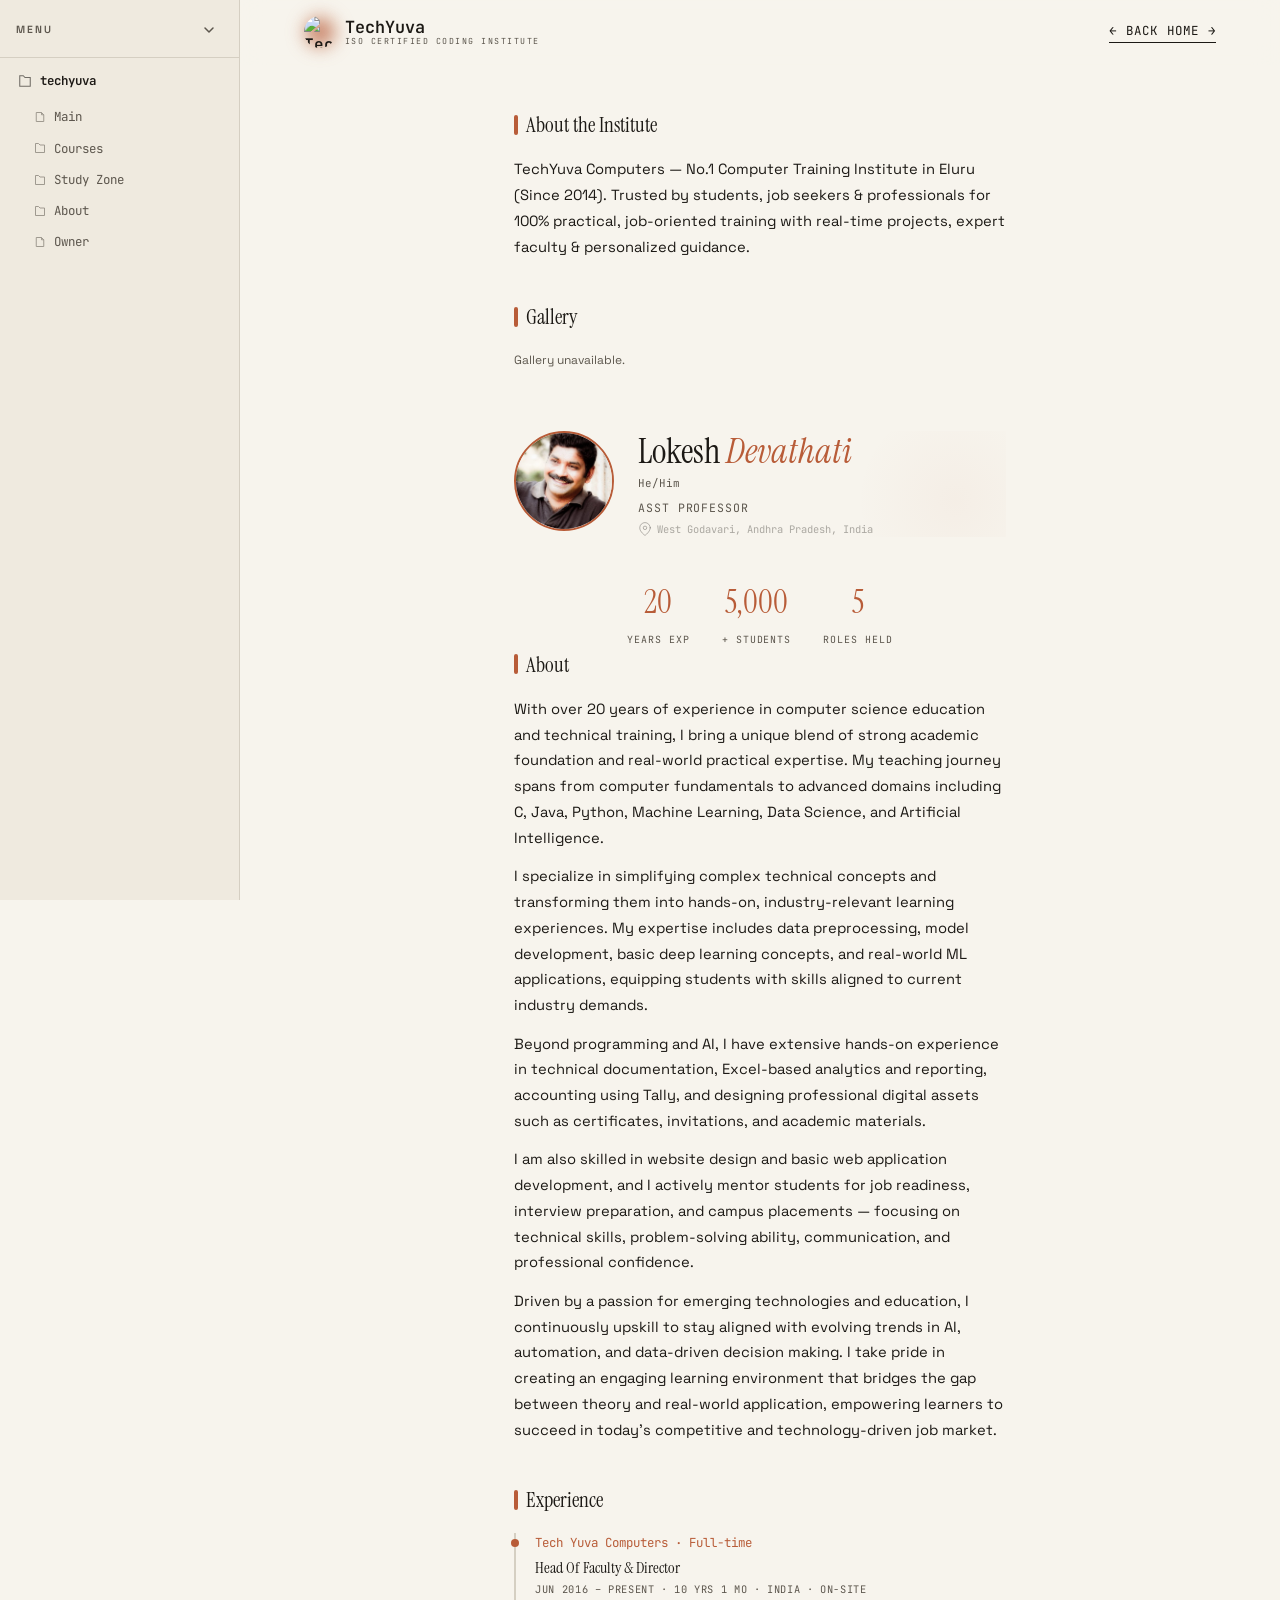
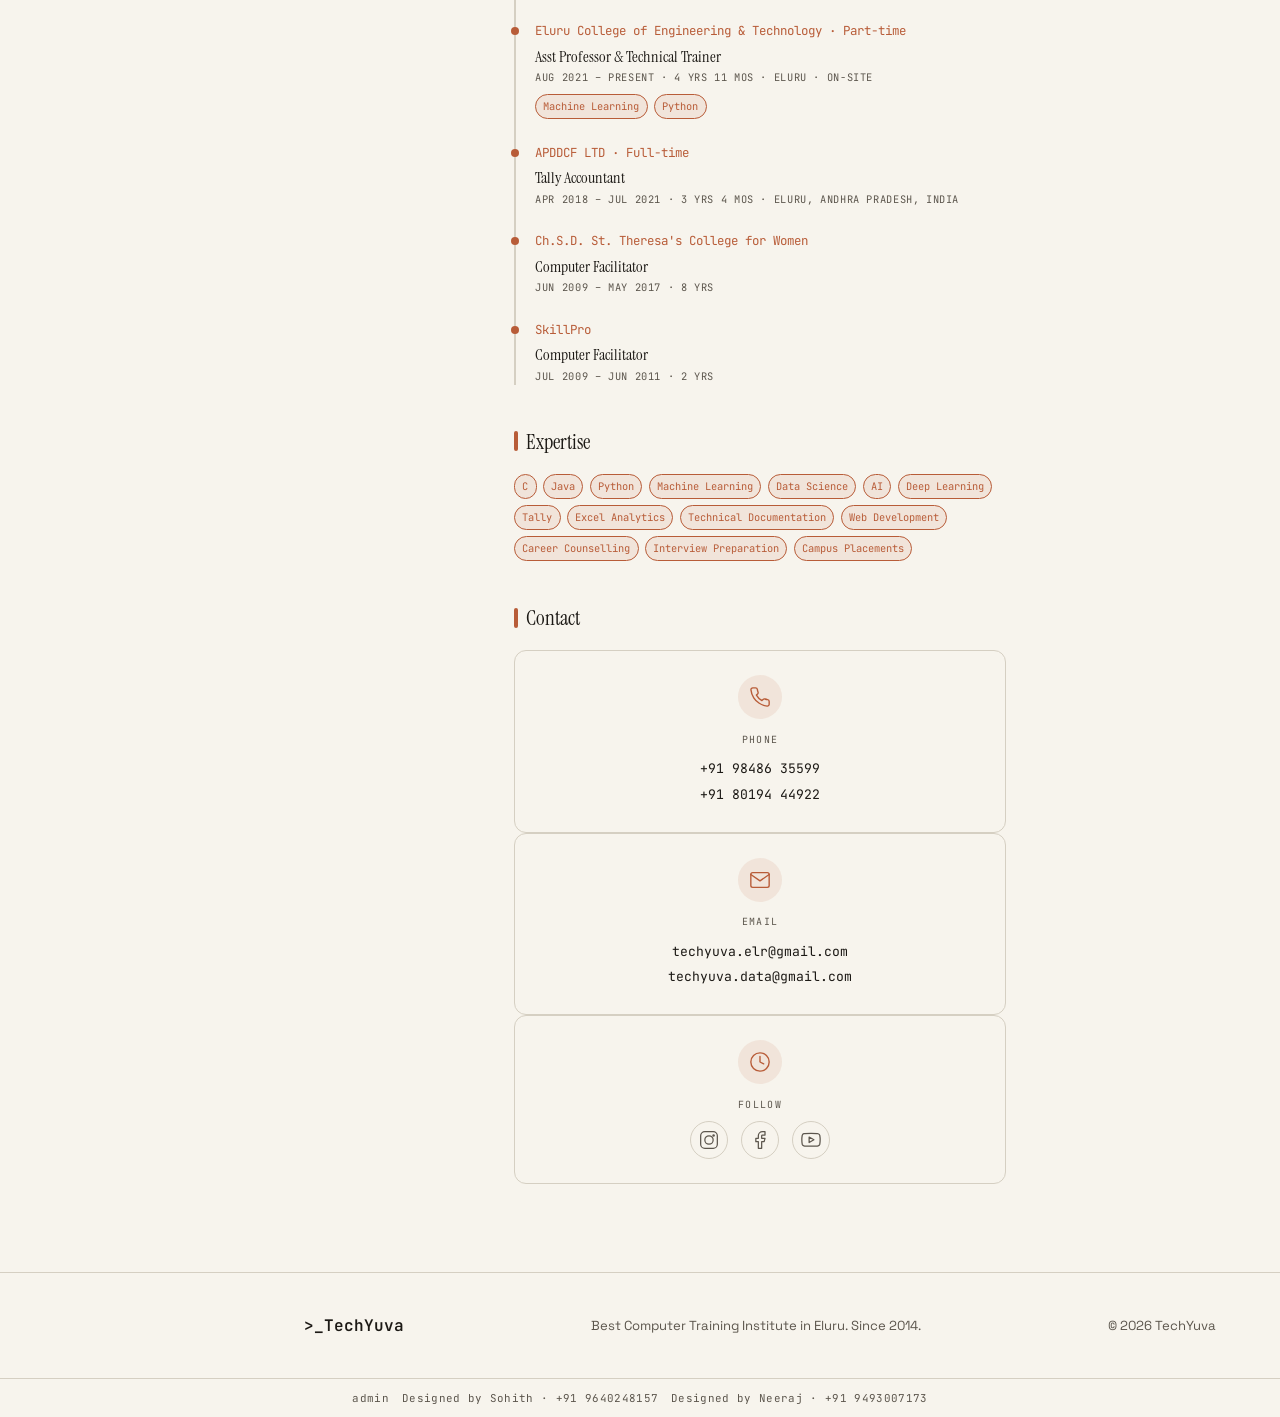
==== commit f6dd1fa5: "gallery + institute info: admin tab, about page, API endpoints" ====
--- a/about.html
+++ b/about.html
@@ -129,6 +129,20 @@
 
   <main class="about-page">
 
+    <!-- About Institute -->
+    <div class="about-section reveal" id="instituteSection">
+      <h2>About the Institute</h2>
+      <p id="instituteDescText">TechYuva Computers — No.1 Computer Training Institute in Eluru (Since 2014). Trusted by students, job seekers & professionals for 100% practical, job-oriented training with real-time projects, expert faculty & personalized guidance.</p>
+    </div>
+
+    <!-- Gallery -->
+    <div class="about-section reveal">
+      <h2>Gallery</h2>
+      <div class="about-gallery" id="aboutGallery" style="display:flex;gap:.6rem;overflow-x:auto;padding-bottom:.5rem;-webkit-overflow-scrolling:touch;flex-wrap:wrap;">
+        <p style="color:var(--ink-soft);font-size:.8rem;">Loading gallery...</p>
+      </div>
+    </div>
+
     <div class="about-hero reveal">
       <div class="about-avatar reveal"><img src="Screenshot 2026-06-29 082624.png" alt="Lokesh Devathati" /></div>
       <div class="about-hero__info">
@@ -287,6 +301,33 @@
 
   <script src="script.js"></script>
   <script>
+    /* load institute info + gallery */
+    (async function(){
+      var API = window.location.origin + '/api';
+      try {
+        var info = await fetch(API + '/institute-info').then(r => r.json());
+        if (info.title) {
+          var h2 = document.querySelector('#instituteSection h2');
+          if (h2) h2.textContent = info.title;
+        }
+        if (info.description) {
+          document.getElementById('instituteDescText').textContent = info.description;
+        }
+      } catch(e) {}
+      try {
+        var items = await fetch(API + '/gallery').then(r => r.json());
+        var g = document.getElementById('aboutGallery');
+        if (items.length) {
+          g.innerHTML = items.map(function(item) {
+            return '<div style="flex-shrink:0;width:160px;border-radius:10px;overflow:hidden;border:1px solid var(--line);"><img src="' + item.imageUrl + '" style="width:100%;height:120px;object-fit:cover;display:block;" onerror="this.parentElement.style.display=\'none\'" /><div style="padding:.3rem .5rem;font-family:var(--font-mono);font-size:.6rem;color:var(--ink-soft);text-align:center;">' + (item.caption || '') + '</div></div>';
+          }).join('');
+        } else {
+          g.innerHTML = '<p style="color:var(--ink-soft);font-size:.75rem;">No photos yet. Gallery coming soon.</p>';
+        }
+      } catch(e) { document.getElementById('aboutGallery').innerHTML = '<p style="color:var(--ink-soft);font-size:.75rem;">Gallery unavailable.</p>'; }
+    })();
+  </script>
+  <script>
     /* typewriter */
     var roles = ['Asst Professor','IT Trainer','Freelancer','Career Counsellor','Developer','Designer'];
     var tw = document.getElementById('typewriter'), ri = 0, ci = 0, typing = '';
@@ -297,11 +338,6 @@
       else { setTimeout(function(){ ci=0; typing=''; ri=(ri+1)%roles.length; setTimeout(typeRole, 400); }, 2000); }
     }
     typeRole();
-
-    /* floating badges */
-    var hero = document.querySelector('.about-hero');
-    var tags = ['Python','ML','AI','Java','Tally','C','Data','SQL'];
-    if (hero) { for (var i=0;i<tags.length;i++) { (function(tag,idx){ setTimeout(function(){ var b = document.createElement('span'); b.className='about-float-badge'; b.textContent=tag; b.style.setProperty('--dur',(3+Math.random()*4)+'s'); b.style.setProperty('--delay',(Math.random()*2)+'s'); b.style.left=(10+Math.random()*75)+'%'; b.style.top=(10+Math.random()*70)+'%'; hero.appendChild(b); },idx*200); })(tags[i],i); } }
 
     /* animated counters */
     (function(){
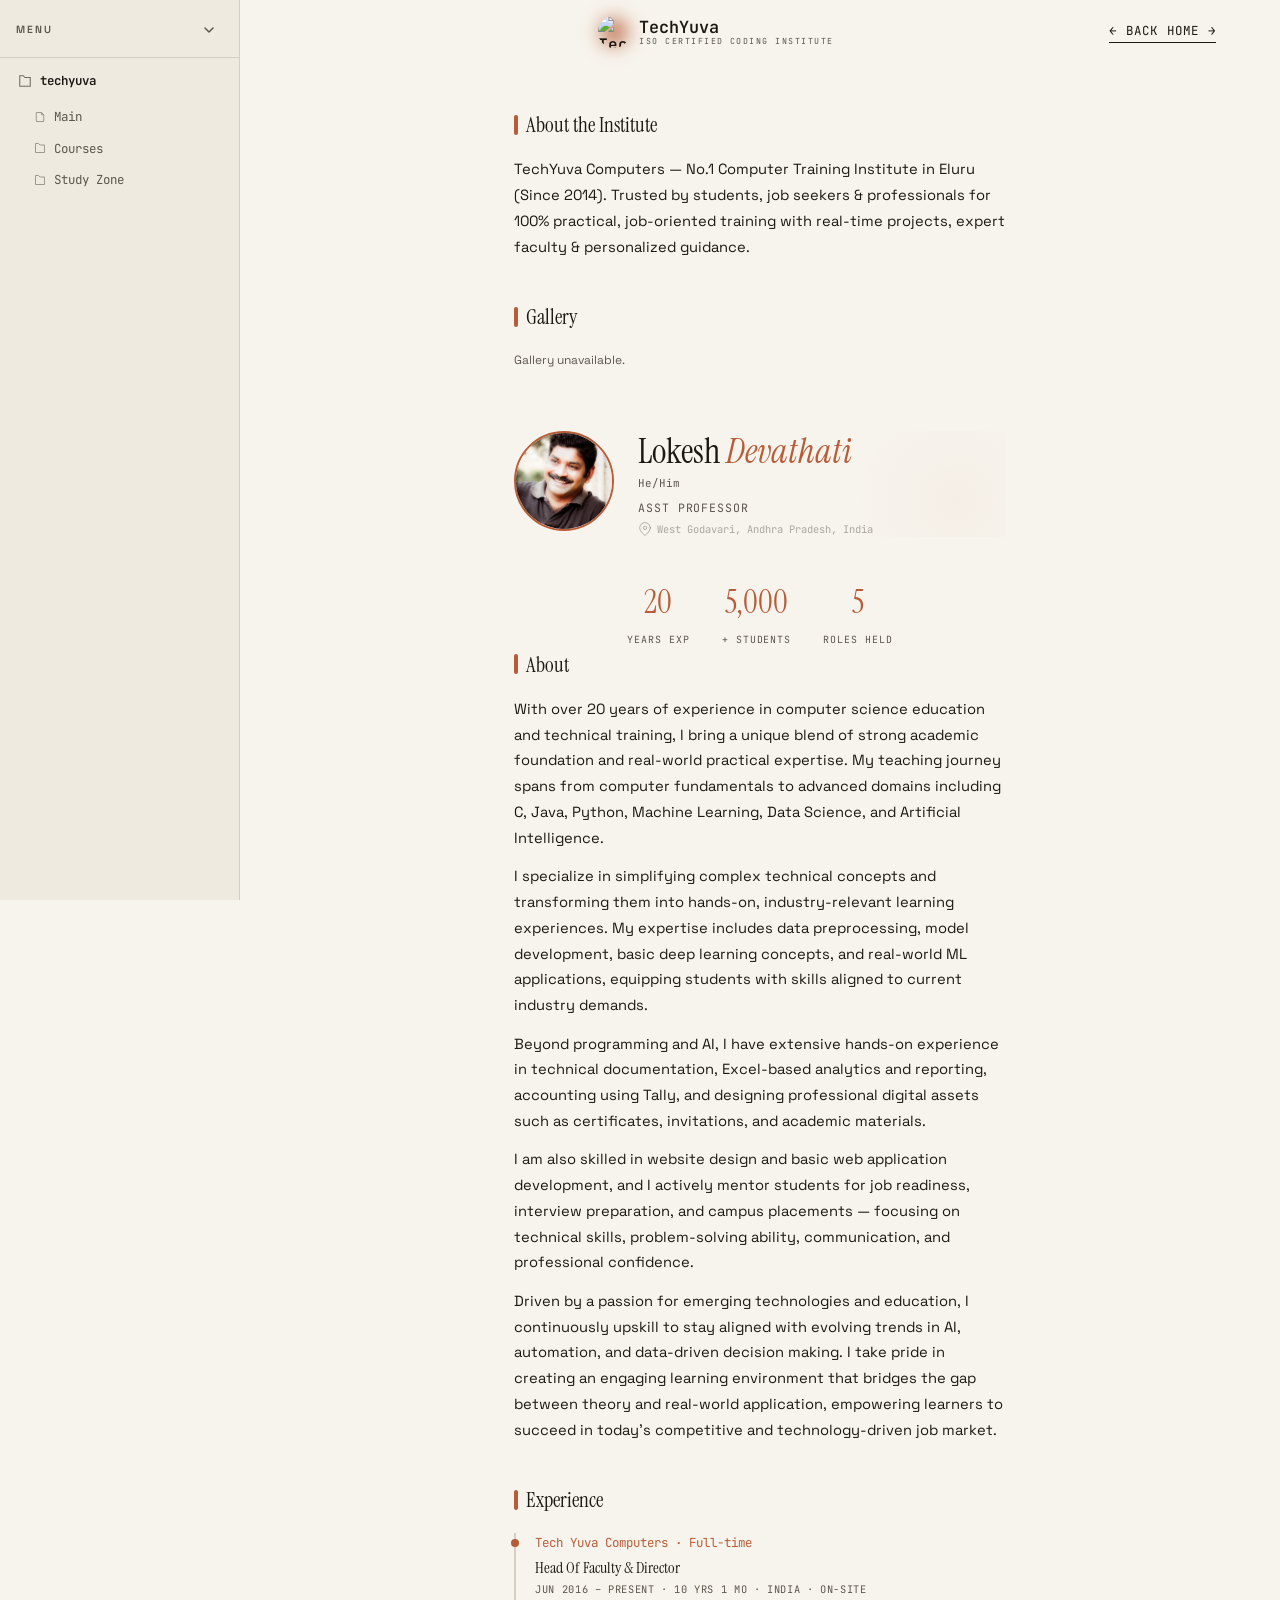
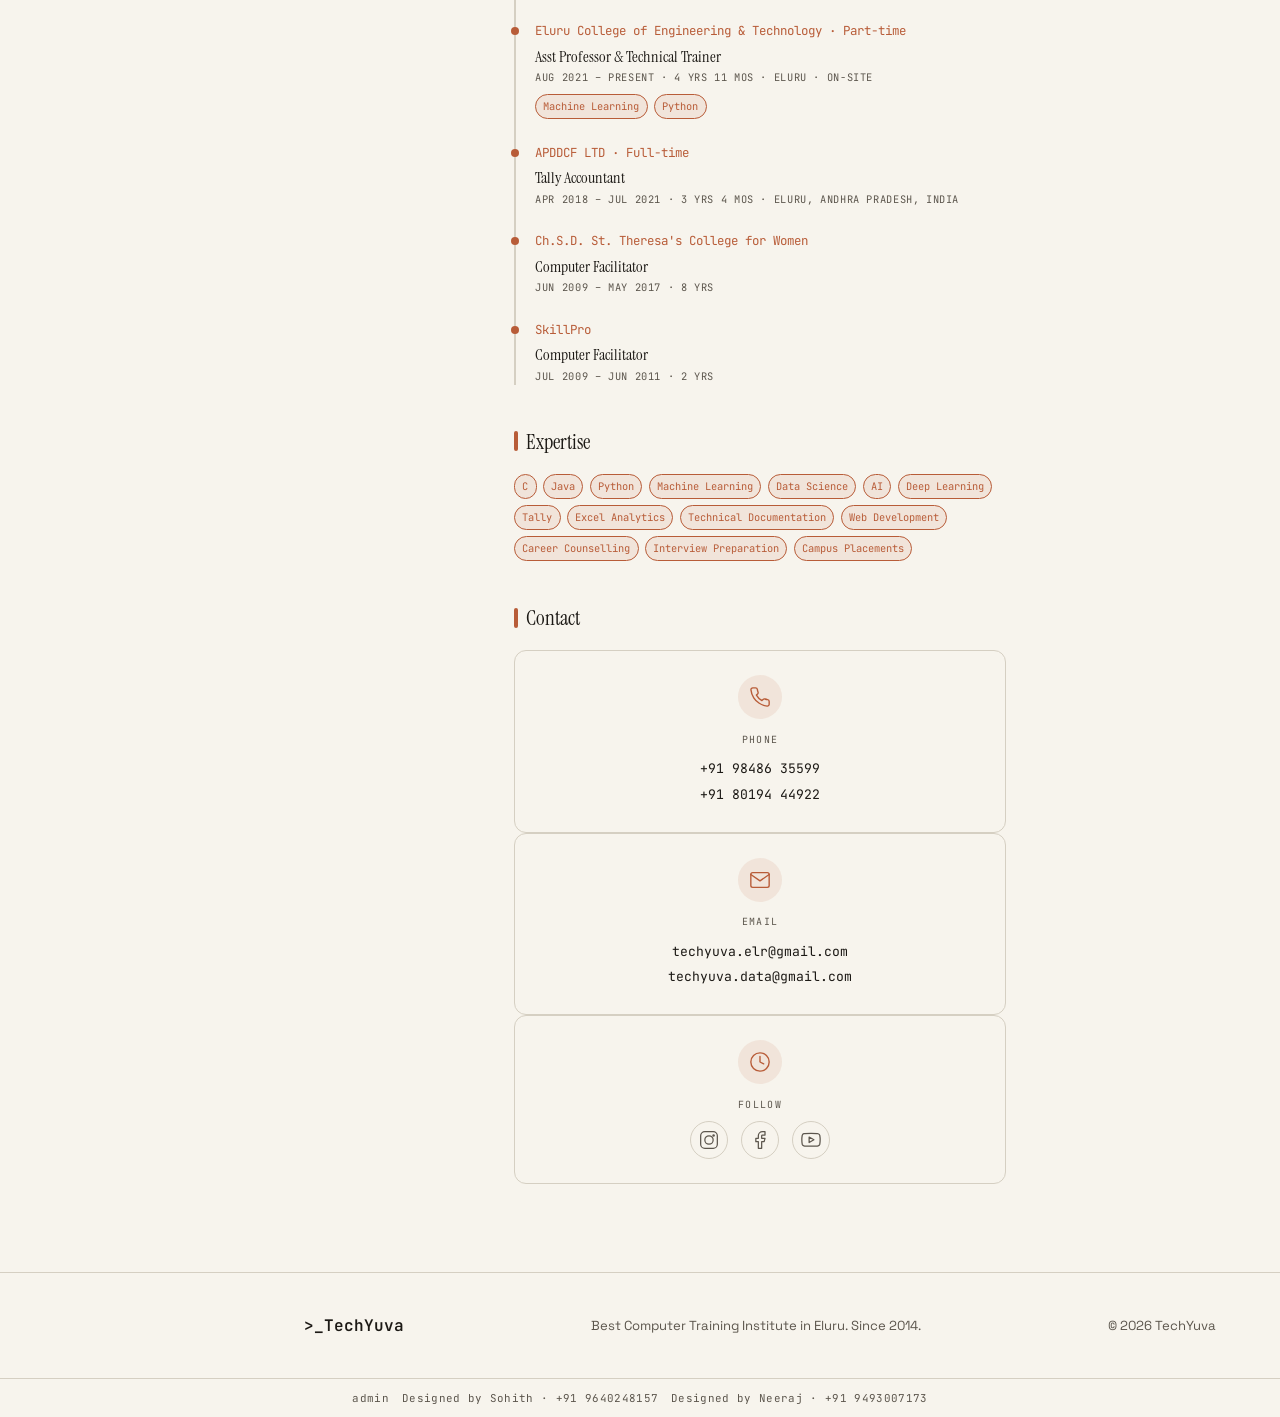
==== commit c4c5ae1e: "remove owner from about nav, auto-fill course fee on registration" ====
--- a/about.html
+++ b/about.html
@@ -103,14 +103,6 @@
             <span>Study Zone</span>
           </a>
           <a href="about.html" class="nav__tree-item is-active" data-file="about">
-            <svg width="12" height="12" viewBox="0 0 16 16" fill="none"><path d="M14 4H8L6 2H2v12h12V4z" stroke="currentColor" stroke-width="1.2"/></svg>
-            <span>About</span>
-          </a>
-          <a href="owner.html" class="nav__tree-item" data-file="owner">
-            <svg width="12" height="12" viewBox="0 0 16 16" fill="none"><path d="M3 2h7l3 3v9H3V2z" stroke="currentColor" stroke-width="1.2"/><path d="M10 2v3h3" stroke="currentColor" stroke-width="1.2"/></svg>
-            <span>Owner</span>
-          </a>
-        </div>
       </div>
     </div>
     <div class="nav__bar">
